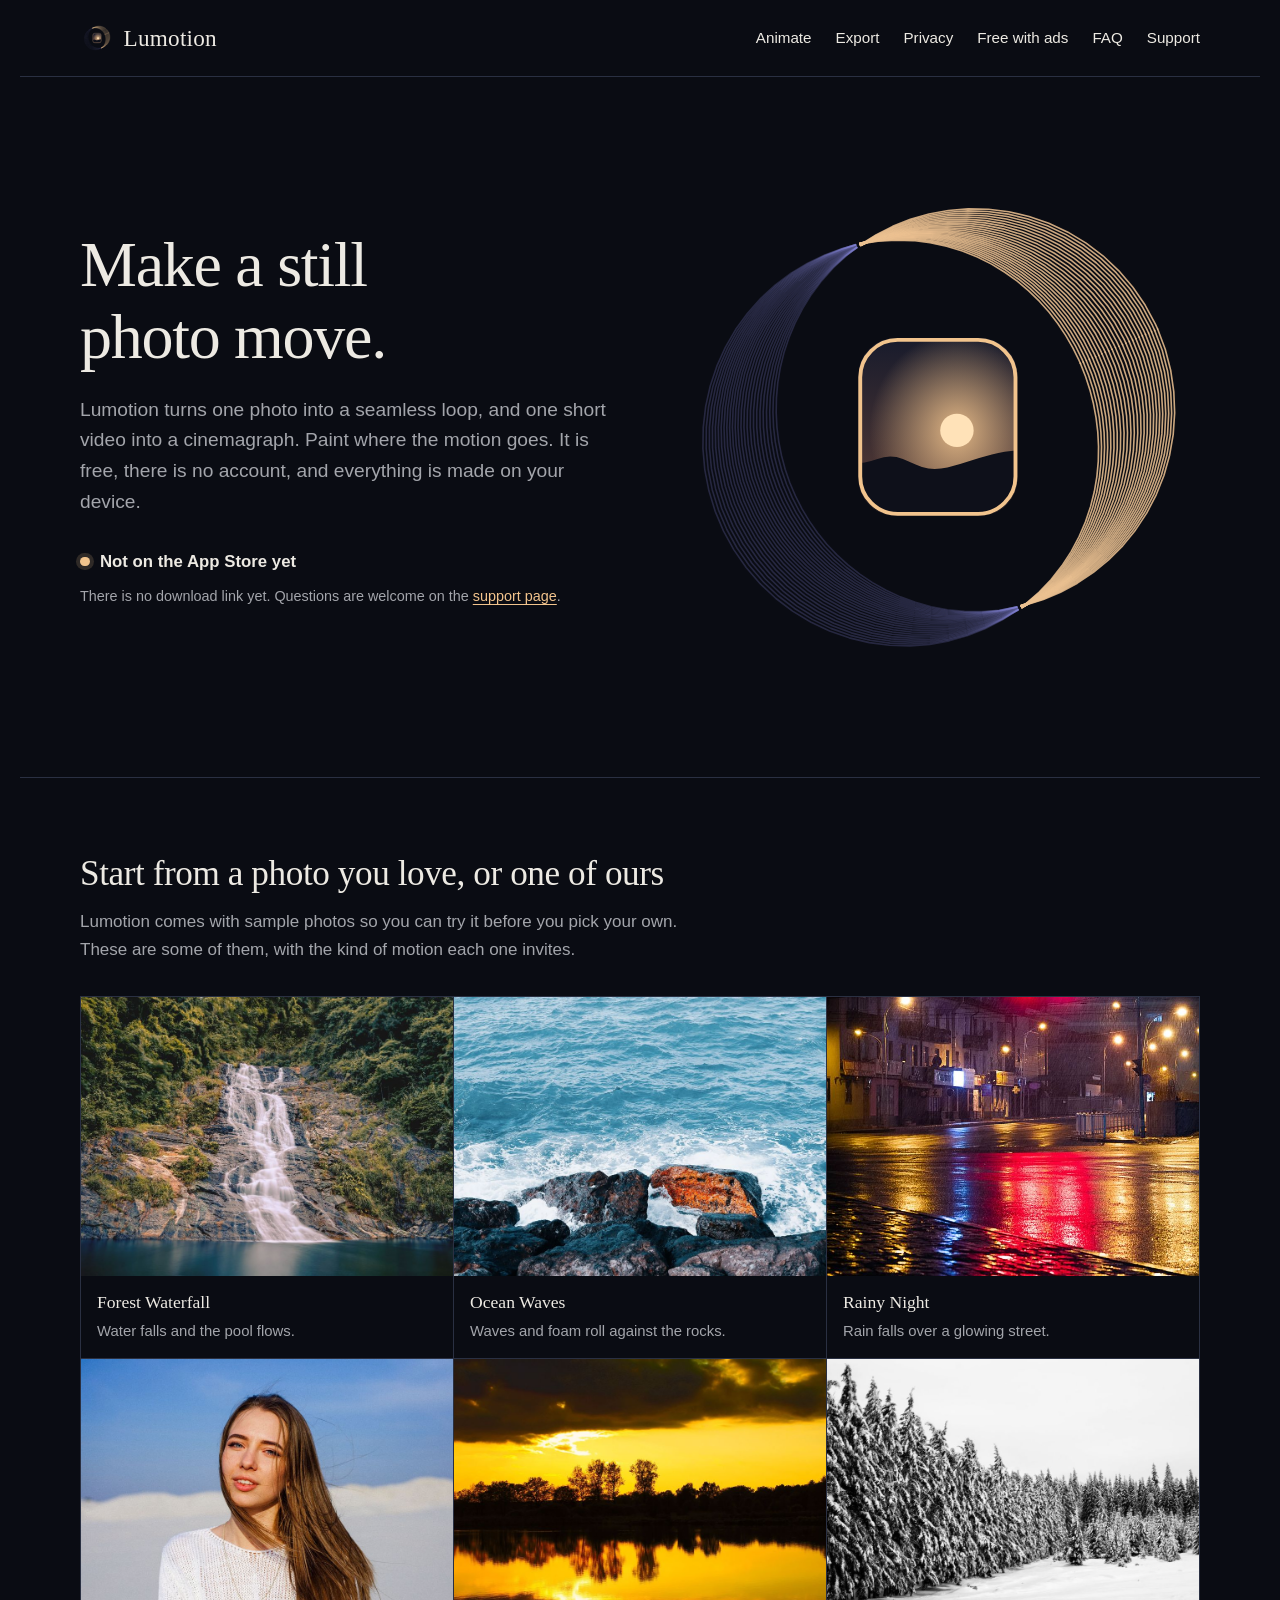
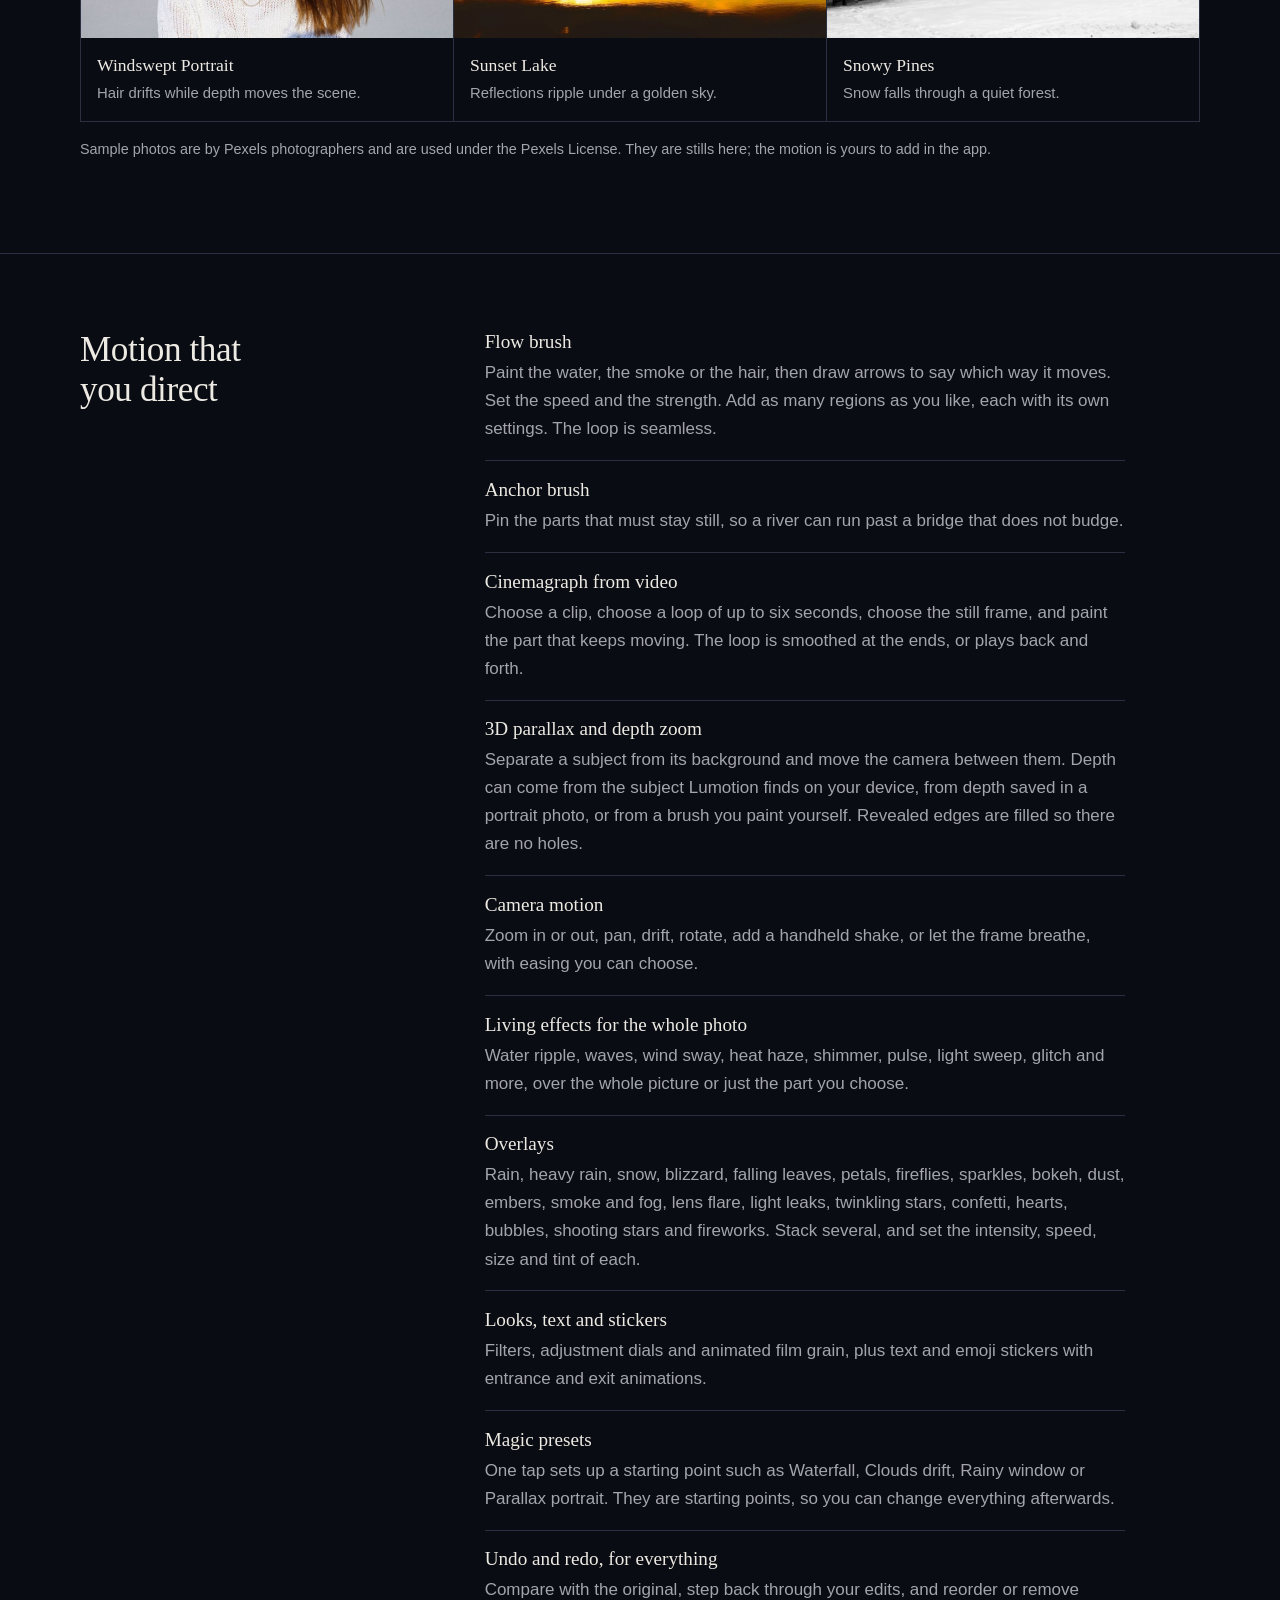
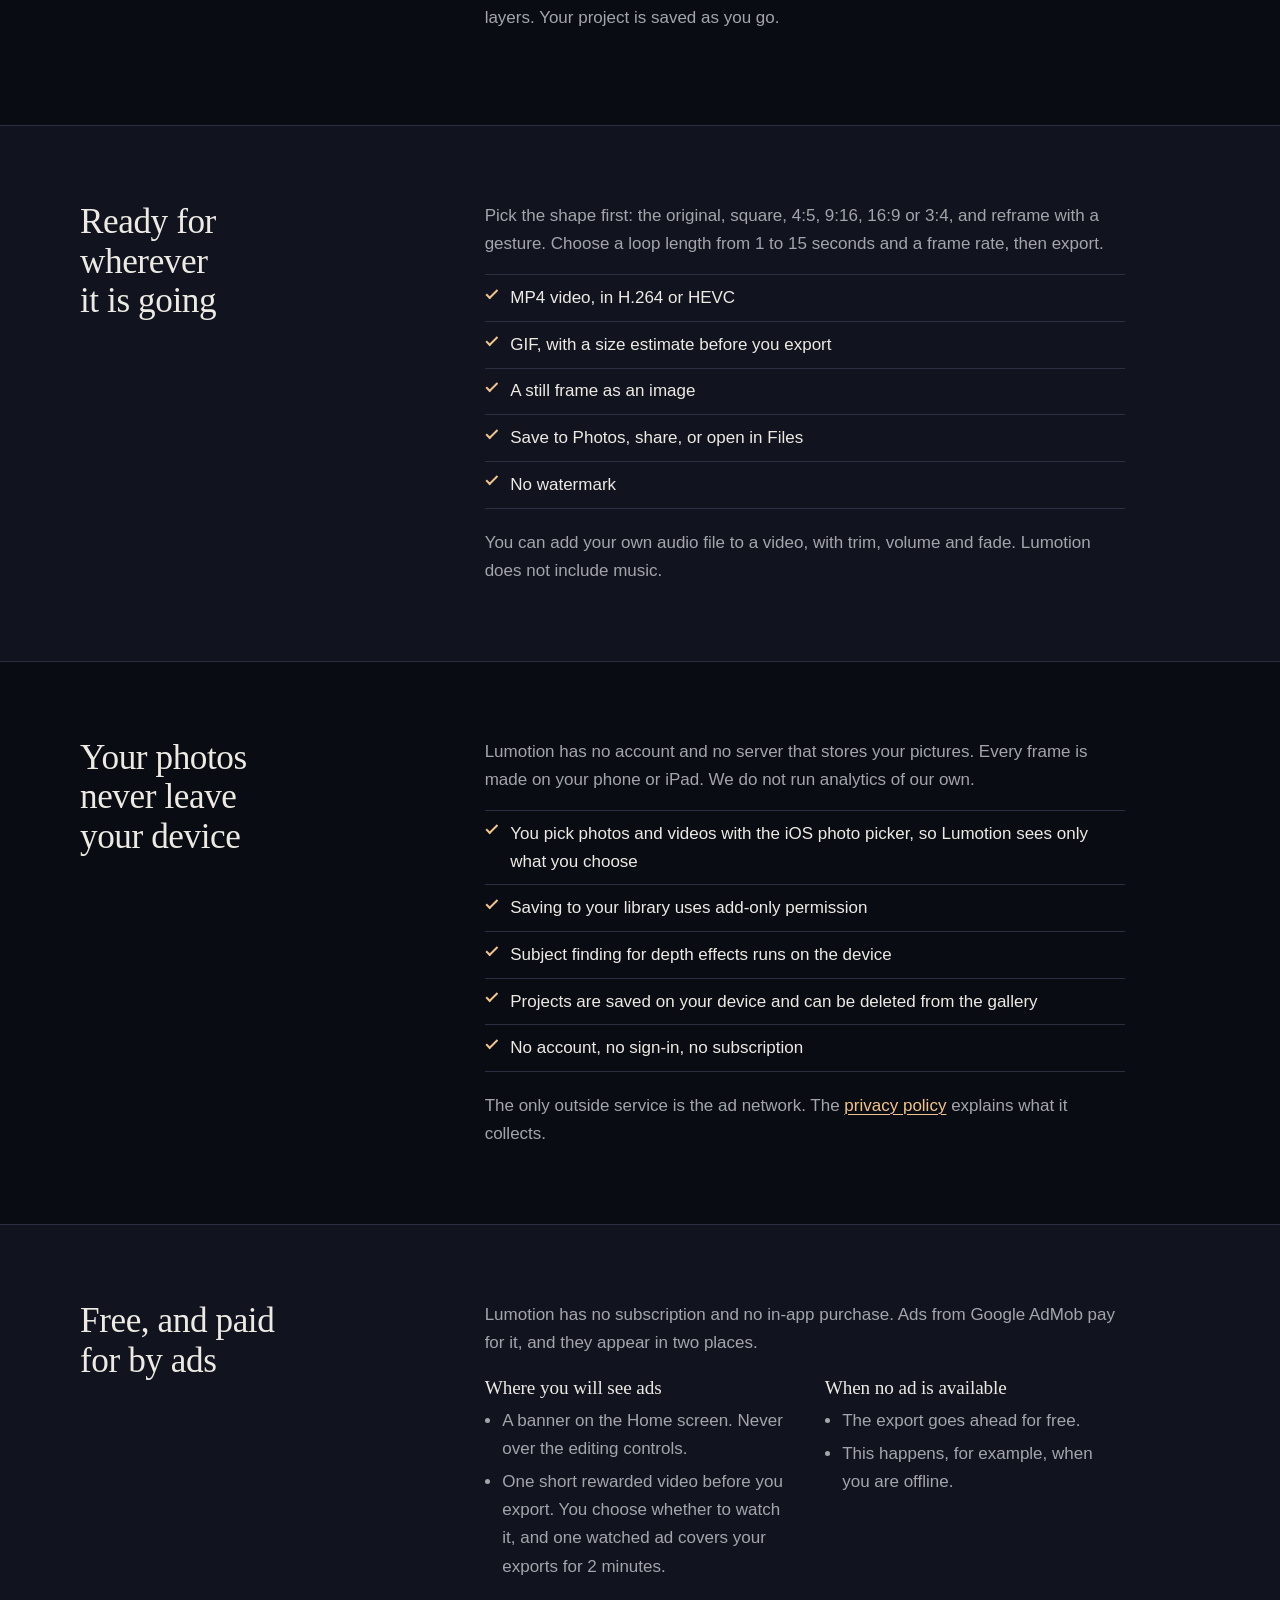
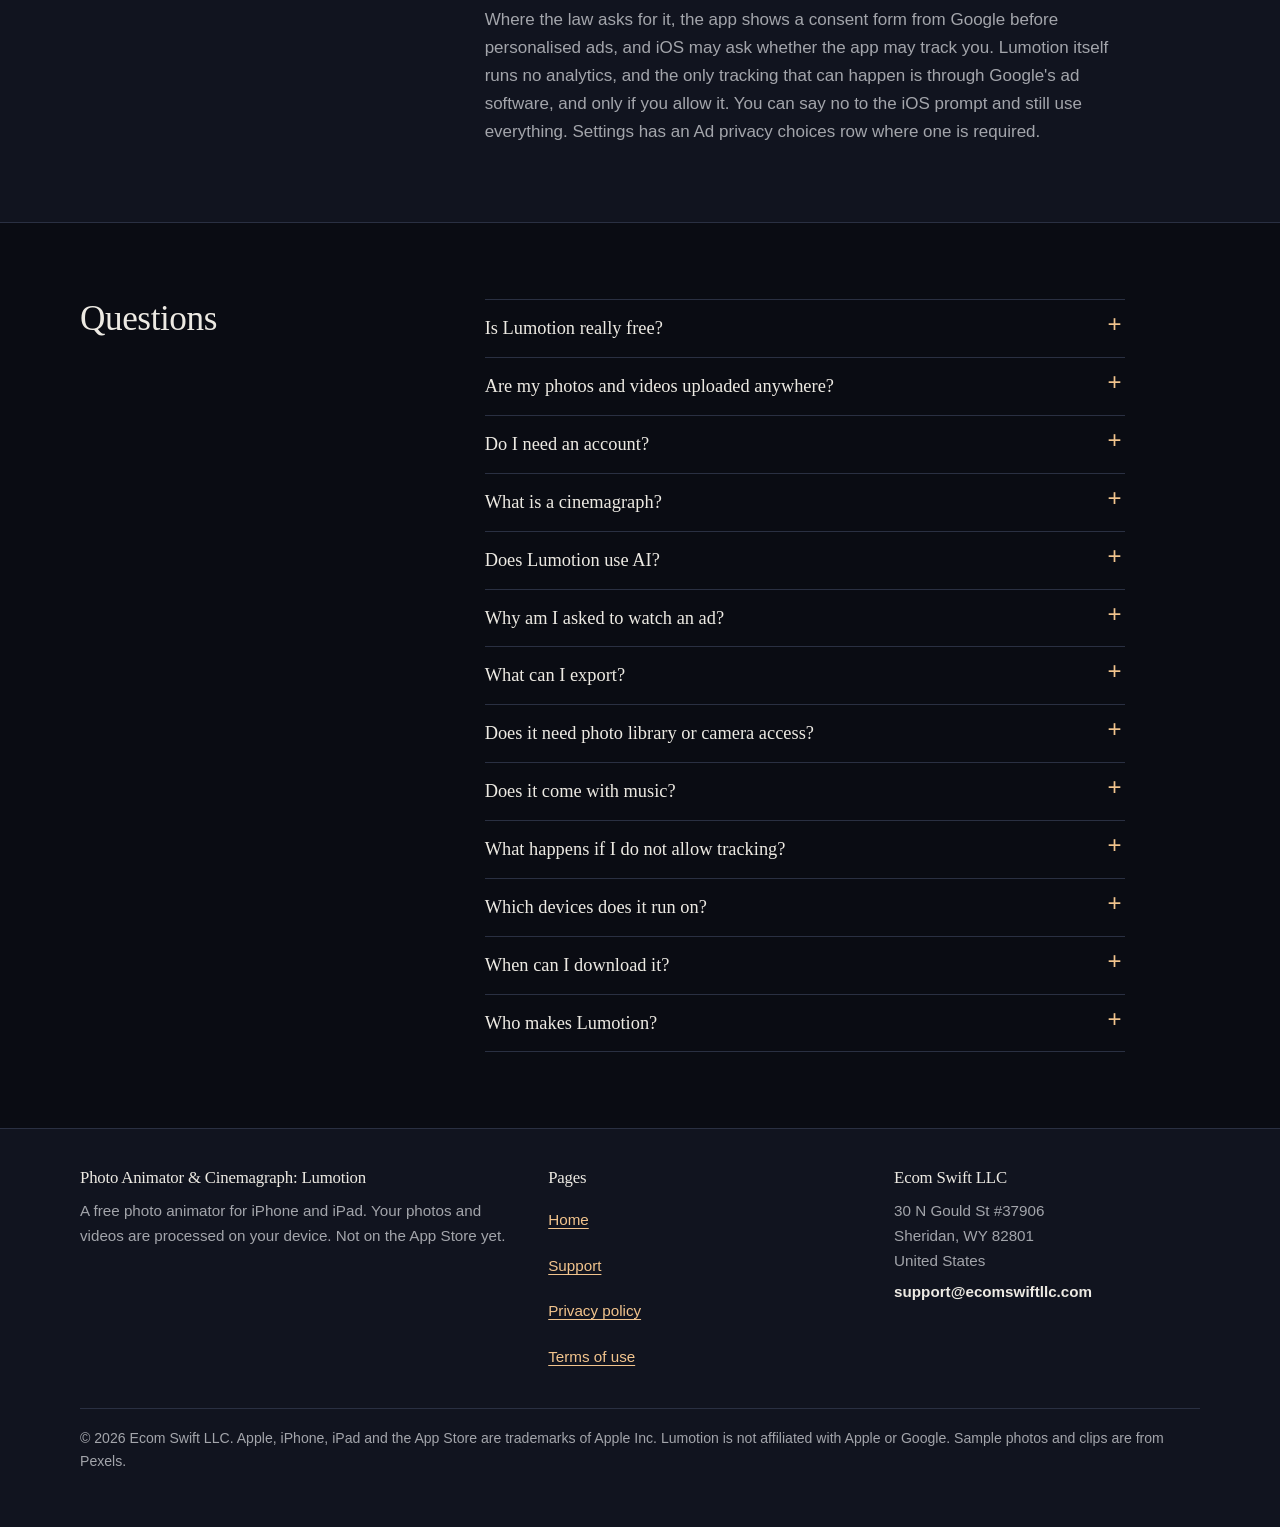
==== website/lumotion/index.html @ 02101552 "Store screenshot tooling (iPhone 6.9 and iPad 13), site build, Lumotion landing page, privacy, terms" ====
<!doctype html>
<html lang="en">
<head>
<meta charset="utf-8">
<meta name="viewport" content="width=device-width, initial-scale=1, viewport-fit=cover">
<title>Photo Animator &amp; Cinemagraph: Lumotion | Make a still photo move</title>
<meta name="description" content="Free photo animator for iPhone and iPad. Paint motion onto a photo, make a cinemagraph from video, add 3D parallax, overlays and looks, then export an MP4 or GIF. Made on your device, with no account.">
<link rel="canonical" href="https://ecomswiftllc.github.io/lumotion/">
<meta name="theme-color" content="#0A0C13">
<meta name="color-scheme" content="dark">
<link rel="icon" href="assets/favicon.svg" type="image/svg+xml">
<link rel="icon" href="assets/favicon-32.png" type="image/png" sizes="32x32">
<link rel="apple-touch-icon" href="assets/apple-touch-icon.png">
<meta property="og:type" content="website">
<meta property="og:site_name" content="Photo Animator &amp; Cinemagraph: Lumotion">
<meta property="og:title" content="Photo Animator &amp; Cinemagraph: Lumotion | Make a still photo move">
<meta property="og:description" content="Free photo animator for iPhone and iPad. Paint motion onto a photo, make a cinemagraph from video, add 3D parallax, overlays and looks, then export an MP4 or GIF. Made on your device, with no account.">
<meta property="og:url" content="https://ecomswiftllc.github.io/lumotion/">
<meta property="og:image" content="https://ecomswiftllc.github.io/lumotion/assets/og-image.png">
<meta property="og:image:width" content="1200">
<meta property="og:image:height" content="630">
<meta property="og:image:alt" content="The Lumotion app icon, a photo frame inside a ribbon of light, next to the name Photo Animator &amp; Cinemagraph: Lumotion">
<meta name="twitter:card" content="summary_large_image">
<meta name="twitter:title" content="Photo Animator &amp; Cinemagraph: Lumotion | Make a still photo move">
<meta name="twitter:description" content="Free photo animator for iPhone and iPad. Paint motion onto a photo, make a cinemagraph from video, add 3D parallax, overlays and looks, then export an MP4 or GIF. Made on your device, with no account.">
<meta name="twitter:image" content="https://ecomswiftllc.github.io/lumotion/assets/og-image.png">
<link rel="stylesheet" href="assets/site.css">
<script type="application/ld+json">
{
  "@context": "https://schema.org",
  "@type": "SoftwareApplication",
  "name": "Photo Animator & Cinemagraph: Lumotion",
  "alternateName": "Lumotion",
  "url": "https://ecomswiftllc.github.io/lumotion/",
  "applicationCategory": "MultimediaApplication",
  "operatingSystem": "iOS 17.0 or later",
  "description": "A free photo animator and cinemagraph maker for iPhone and iPad. Paint motion onto a photo, make a cinemagraph from a video, add 3D parallax, overlays and looks, and export an MP4, a GIF or a still. Everything is processed on the device. Supported by ads.",
  "image": "https://ecomswiftllc.github.io/lumotion/assets/icon-512.png",
  "offers": {
    "@type": "Offer",
    "price": "0",
    "priceCurrency": "USD"
  },
  "publisher": {
    "@type": "Organization",
    "name": "Ecom Swift LLC",
    "url": "https://www.ecomswiftllc.com/",
    "address": {
      "@type": "PostalAddress",
      "streetAddress": "30 N Gould St #37906",
      "addressLocality": "Sheridan",
      "addressRegion": "WY",
      "postalCode": "82801",
      "addressCountry": "US"
    }
  },
  "featureList": [
    "Flow brush: paint an area and draw the direction it moves",
    "Cinemagraph from a video clip",
    "3D parallax and depth zoom",
    "Camera motion: zoom, pan, drift, rotate and handheld",
    "20 overlays such as rain, snow, fireflies and sparkles",
    "Magic presets as one-tap starting points",
    "Looks, text and stickers",
    "Export MP4 video, GIF or a still image",
    "Processed on the device, no account"
  ]
}
</script>
<script type="application/ld+json">
{
  "@context": "https://schema.org",
  "@type": "FAQPage",
  "mainEntity": [
    {
      "@type": "Question",
      "name": "Is Lumotion really free?",
      "acceptedAnswer": {
        "@type": "Answer",
        "text": "Yes. There is no subscription, no in-app purchase, no paid version and no watermark. Ads from Google AdMob pay for the app: a banner on the Home screen, and one rewarded video that you choose to watch before you export."
      }
    },
    {
      "@type": "Question",
      "name": "Are my photos and videos uploaded anywhere?",
      "acceptedAnswer": {
        "@type": "Answer",
        "text": "No. Animating, previewing and exporting all happen on your device. We never receive your photos, videos or audio, and nothing is sent to an AI service."
      }
    },
    {
      "@type": "Question",
      "name": "Do I need an account?",
      "acceptedAnswer": {
        "@type": "Answer",
        "text": "No. There is no sign-in and no sign-up."
      }
    },
    {
      "@type": "Question",
      "name": "What is a cinemagraph?",
      "acceptedAnswer": {
        "@type": "Answer",
        "text": "A cinemagraph is a short looping clip in which only part of the picture moves, such as steam rising from a cup in an otherwise still frame. In Lumotion you pick a clip, choose the loop, choose the still frame, and paint the part that keeps moving. The ends of the loop are blended so it repeats without a jump."
      }
    },
    {
      "@type": "Question",
      "name": "Does Lumotion use AI?",
      "acceptedAnswer": {
        "@type": "Answer",
        "text": "It does not generate pictures and it does not send your photos anywhere. Motion comes from the areas, arrows and settings that you choose. For depth effects, the app can find the main subject using Apple's Vision technology on your device."
      }
    },
    {
      "@type": "Question",
      "name": "Why am I asked to watch an ad?",
      "acceptedAnswer": {
        "@type": "Answer",
        "text": "Before you export, the app offers one short video that you choose to watch. One watched ad covers your exports for 2 minutes, so you can save several versions in a row. If you choose Not now, nothing is exported and you can try again any time. If no ad is available, for example when you are offline, the export goes ahead anyway. Editing never needs an ad."
      }
    },
    {
      "@type": "Question",
      "name": "What can I export?",
      "acceptedAnswer": {
        "@type": "Answer",
        "text": "An MP4 video (H.264 or HEVC), a GIF, or a still image. You can save to Photos, share, or open in Files. There is no watermark."
      }
    },
    {
      "@type": "Question",
      "name": "Does it need photo library or camera access?",
      "acceptedAnswer": {
        "@type": "Answer",
        "text": "Not to edit. You pick photos and videos with the iOS photo picker, and Lumotion sees only the ones you choose. To save a result, the app asks for add-only permission, which lets it add items and does not let it read your library. The camera is used only if you choose to take a photo to animate."
      }
    },
    {
      "@type": "Question",
      "name": "Does it come with music?",
      "acceptedAnswer": {
        "@type": "Answer",
        "text": "No. There is no bundled music. You can add an audio file of your own from the Files app, trim it, set the volume and fade it. You are responsible for having the right to use it."
      }
    },
    {
      "@type": "Question",
      "name": "What happens if I do not allow tracking?",
      "acceptedAnswer": {
        "@type": "Answer",
        "text": "The app works the same. The ads you see will be less personalised. You can change the choice any time in iOS Settings under Privacy and Security, then Tracking. Lumotion itself runs no analytics. If you allow tracking, only Google's ad software may use your advertising identifier for ads."
      }
    },
    {
      "@type": "Question",
      "name": "Which devices does it run on?",
      "acceptedAnswer": {
        "@type": "Answer",
        "text": "iPhone and iPad with iOS 17 or iPadOS 17 or later, in portrait and landscape."
      }
    },
    {
      "@type": "Question",
      "name": "When can I download it?",
      "acceptedAnswer": {
        "@type": "Answer",
        "text": "Lumotion is not on the App Store yet, so there is no download link. This page will link to the App Store listing once the app is available."
      }
    },
    {
      "@type": "Question",
      "name": "Who makes Lumotion?",
      "acceptedAnswer": {
        "@type": "Answer",
        "text": "Ecom Swift LLC, a company registered in Wyoming, United States. You can reach us on the support page."
      }
    }
  ]
}
</script>
</head>
<body>
<a class="skip" href="#main">Skip to content</a>
<header class="site-header">
  <div class="wrap">
    <a class="brand" href="./"><img src="assets/lumotion-mark.svg" alt="" width="34" height="34">Lumotion</a>
    <nav class="nav" aria-label="Main">
      <a href="./#animate">Animate</a>
      <a href="./#export">Export</a>
      <a href="./#private">Privacy</a>
      <a href="./#free">Free with ads</a>
      <a href="./#faq">FAQ</a>
      <a href="support/">Support</a>
    </nav>
  </div>
</header>

<main id="main">
  <section class="hero" aria-labelledby="h1">
    <div class="wrap">
      <div>
        <h1 id="h1">Make a still photo move.</h1>
        <p class="lede">Lumotion turns one photo into a seamless loop, and one short video into a cinemagraph. Paint where the motion goes. It is free, there is no account, and everything is made on your device.</p>
        <p class="status">Not on the App Store yet</p>
        <p class="small hero-note">There is no download link yet. Questions are welcome on the <a href="support/">support page</a>.</p>
      </div>
      <div class="lens">
        <svg viewBox="8 8 84 84" aria-hidden="true" focusable="false"><defs><clipPath id="lmFrame"><rect x="37.25" y="35.75" width="25.50" height="28.50" rx="6.00"/></clipPath><linearGradient id="lmSky" x1="0" y1="0" x2="0" y2="1"><stop offset="0" stop-color="#181B2C"/><stop offset="1" stop-color="#5C3E36"/></linearGradient><radialGradient id="lmSun" cx="0.620" cy="0.520" r=".55"><stop offset="0" stop-color="#F2C48D" stop-opacity=".9"/><stop offset="1" stop-color="#F2C48D" stop-opacity="0"/></radialGradient></defs><g class="ribbon" fill="none" stroke-width="0.26" stroke-linecap="round" stroke-linejoin="round"><path d="M62.86 79.32 L60.36 80.94 L57.67 82.33 L54.82 83.46 L51.82 84.32 L48.70 84.88 L45.51 85.12 L42.26 85.03 L39.01 84.61 L35.79 83.84 L32.64 82.74 L29.60 81.30 L26.70 79.55 L23.99 77.49 L21.50 75.15 L19.25 72.55 L17.29 69.73 L15.63 66.72 L14.29 63.55 L13.28 60.26 L12.62 56.89 L12.32 53.49 L12.37 50.08 L12.76 46.72 L13.49 43.44 L14.55 40.27 L15.91 37.24 L17.56 34.40 L19.47 31.77 L21.60 29.37 L23.94 27.22 L26.45 25.34 L29.10 23.74 L31.85 22.43 L34.67 21.40 L36.81 20.82" stroke="#898ade" stroke-opacity="0.22"/><path d="M62.87 79.35 L60.35 80.91 L57.65 82.24 L54.80 83.32 L51.81 84.12 L48.71 84.63 L45.55 84.82 L42.34 84.69 L39.13 84.23 L35.96 83.44 L32.86 82.32 L29.87 80.88 L27.03 79.13 L24.37 77.09 L21.92 74.77 L19.72 72.21 L17.79 69.43 L16.15 66.46 L14.82 63.35 L13.82 60.11 L13.16 56.80 L12.84 53.44 L12.86 50.08 L13.23 46.76 L13.92 43.51 L14.94 40.37 L16.25 37.37 L17.85 34.54 L19.71 31.91 L21.80 29.51 L24.09 27.35 L26.55 25.45 L29.16 23.82 L31.88 22.47 L34.68 21.41 L36.80 20.80" stroke="#898ade" stroke-opacity="0.22"/><path d="M62.88 79.36 L60.34 80.87 L57.63 82.15 L54.78 83.17 L51.80 83.92 L48.72 84.37 L45.58 84.52 L42.42 84.35 L39.25 83.86 L36.13 83.04 L33.08 81.91 L30.14 80.46 L27.35 78.72 L24.74 76.69 L22.34 74.40 L20.18 71.87 L18.28 69.13 L16.66 66.21 L15.35 63.14 L14.36 59.96 L13.69 56.70 L13.36 53.39 L13.36 50.08 L13.69 46.80 L14.35 43.59 L15.32 40.48 L16.59 37.50 L18.14 34.68 L19.94 32.06 L21.98 29.65 L24.23 27.47 L26.66 25.55 L29.23 23.90 L31.91 22.52 L34.68 21.42 L36.80 20.79" stroke="#898ade" stroke-opacity="0.22"/><path d="M62.88 79.37 L60.33 80.83 L57.61 82.05 L54.75 83.02 L51.79 83.71 L48.73 84.11 L45.62 84.21 L42.49 84.00 L39.37 83.47 L36.30 82.63 L33.30 81.49 L30.42 80.04 L27.68 78.30 L25.12 76.29 L22.76 74.03 L20.64 71.54 L18.77 68.84 L17.17 65.96 L15.87 62.95 L14.88 59.81 L14.21 56.60 L13.86 53.35 L13.84 50.08 L14.14 46.84 L14.76 43.66 L15.69 40.58 L16.92 37.62 L18.42 34.82 L20.18 32.20 L22.17 29.78 L24.37 27.60 L26.76 25.66 L29.29 23.98 L31.95 22.57 L34.69 21.44 L36.79 20.77" stroke="#898ade" stroke-opacity="0.22"/><path d="M62.88 79.38 L60.31 80.78 L57.58 81.94 L54.73 82.85 L51.77 83.49 L48.74 83.83 L45.66 83.89 L42.57 83.64 L39.50 83.08 L36.47 82.22 L33.53 81.06 L30.70 79.62 L28.01 77.89 L25.49 75.90 L23.18 73.66 L21.09 71.20 L19.25 68.55 L17.68 65.72 L16.39 62.75 L15.40 59.67 L14.72 56.51 L14.36 53.30 L14.31 50.08 L14.59 46.88 L15.17 43.74 L16.06 40.68 L17.24 37.74 L18.70 34.95 L20.41 32.33 L22.36 29.92 L24.52 27.72 L26.86 25.77 L29.36 24.07 L31.98 22.63 L34.70 21.46 L36.79 20.77" stroke="#898ade" stroke-opacity="0.22"/><path d="M62.88 79.37 L60.29 80.72 L57.56 81.83 L54.71 82.68 L51.76 83.26 L48.75 83.55 L45.71 83.56 L42.65 83.27 L39.62 82.69 L36.65 81.81 L33.75 80.64 L30.97 79.19 L28.33 77.47 L25.87 75.50 L23.59 73.30 L21.54 70.87 L19.73 68.26 L18.17 65.48 L16.90 62.56 L15.91 59.53 L15.23 56.41 L14.85 53.25 L14.78 50.08 L15.03 46.92 L15.58 43.81 L16.43 40.78 L17.56 37.86 L18.98 35.08 L20.65 32.47 L22.55 30.06 L24.67 27.85 L26.97 25.88 L29.43 24.16 L32.02 22.69 L34.72 21.49 L36.79 20.77" stroke="#898ade" stroke-opacity="0.22"/><path d="M62.87 79.36 L60.27 80.65 L57.53 81.70 L54.68 82.50 L51.75 83.02 L48.76 83.27 L45.75 83.23 L42.73 82.91 L39.75 82.29 L36.82 81.40 L33.98 80.22 L31.25 78.77 L28.66 77.07 L26.23 75.11 L24.00 72.94 L21.98 70.55 L20.20 67.98 L18.66 65.24 L17.40 62.37 L16.41 59.39 L15.72 56.32 L15.33 53.21 L15.24 50.08 L15.46 46.96 L15.98 43.88 L16.79 40.88 L17.89 37.98 L19.26 35.22 L20.88 32.62 L22.74 30.20 L24.82 27.98 L27.08 26.00 L29.51 24.25 L32.07 22.76 L34.74 21.53 L36.79 20.78" stroke="#898ade" stroke-opacity="0.22"/><path d="M62.87 79.34 L60.24 80.58 L57.50 81.57 L54.65 82.31 L51.74 82.78 L48.77 82.98 L45.79 82.90 L42.82 82.54 L39.87 81.90 L36.99 80.98 L34.20 79.80 L31.52 78.35 L28.98 76.66 L26.60 74.73 L24.40 72.58 L22.42 70.23 L20.66 67.70 L19.14 65.01 L17.89 62.18 L16.91 59.25 L16.21 56.23 L15.81 53.17 L15.70 50.08 L15.89 47.00 L16.37 43.95 L17.15 40.98 L18.21 38.10 L19.54 35.35 L21.12 32.76 L22.94 30.34 L24.97 28.12 L27.20 26.12 L29.59 24.36 L32.12 22.84 L34.76 21.58 L36.80 20.80" stroke="#898ade" stroke-opacity="0.22"/><path d="M62.85 79.31 L60.21 80.49 L57.46 81.43 L54.62 82.11 L51.72 82.53 L48.79 82.68 L45.83 82.56 L42.90 82.17 L40.00 81.50 L37.16 80.57 L34.42 79.38 L31.79 77.94 L29.29 76.26 L26.95 74.35 L24.80 72.23 L22.85 69.92 L21.11 67.42 L19.61 64.78 L18.37 62.00 L17.39 59.11 L16.69 56.14 L16.27 53.12 L16.15 50.08 L16.31 47.03 L16.77 44.02 L17.51 41.08 L18.53 38.23 L19.82 35.49 L21.36 32.90 L23.14 30.49 L25.13 28.26 L27.32 26.25 L29.68 24.47 L32.18 22.92 L34.79 21.63 L36.82 20.83" stroke="#898ade" stroke-opacity="0.22"/><path d="M62.84 79.27 L60.18 80.40 L57.43 81.28 L54.59 81.91 L51.71 82.28 L48.80 82.39 L45.88 82.23 L42.98 81.80 L40.12 81.11 L37.33 80.17 L34.64 78.97 L32.05 77.54 L29.60 75.87 L27.31 73.98 L25.19 71.89 L23.26 69.61 L21.56 67.16 L20.08 64.55 L18.85 61.82 L17.87 58.98 L17.17 56.06 L16.74 53.08 L16.60 50.08 L16.74 47.07 L17.17 44.10 L17.88 41.18 L18.86 38.35 L20.11 35.63 L21.61 33.05 L23.35 30.64 L25.30 28.41 L27.45 26.39 L29.77 24.58 L32.24 23.02 L34.83 21.69 L36.83 20.87" stroke="#898ade" stroke-opacity="0.22"/><path d="M62.82 79.23 L60.15 80.30 L57.39 81.13 L54.57 81.71 L51.70 82.03 L48.81 82.09 L45.92 81.89 L43.06 81.44 L40.24 80.73 L37.50 79.77 L34.85 78.57 L32.31 77.14 L29.90 75.49 L27.65 73.62 L25.57 71.56 L23.68 69.31 L21.99 66.89 L20.53 64.33 L19.31 61.64 L18.34 58.85 L17.64 55.97 L17.20 53.04 L17.04 50.07 L17.16 47.11 L17.57 44.17 L18.25 41.28 L19.20 38.47 L20.41 35.77 L21.87 33.21 L23.57 30.80 L25.48 28.56 L27.59 26.53 L29.87 24.71 L32.30 23.12 L34.86 21.76 L36.85 20.91" stroke="#898ade" stroke-opacity="0.22"/><path d="M62.79 79.18 L60.11 80.20 L57.35 80.97 L54.54 81.50 L51.68 81.77 L48.82 81.79 L45.96 81.56 L43.14 81.08 L40.37 80.35 L37.67 79.38 L35.06 78.18 L32.56 76.75 L30.20 75.11 L27.98 73.26 L25.94 71.23 L24.08 69.01 L22.42 66.63 L20.98 64.11 L19.77 61.47 L18.81 58.72 L18.10 55.88 L17.66 52.99 L17.49 50.07 L17.59 47.15 L17.97 44.24 L18.62 41.38 L19.54 38.60 L20.71 35.92 L22.14 33.37 L23.79 30.96 L25.67 28.73 L27.73 26.68 L29.98 24.84 L32.38 23.23 L34.91 21.84 L36.88 20.96" stroke="#898ade" stroke-opacity="0.22"/><path d="M62.77 79.12 L60.08 80.09 L57.32 80.82 L54.51 81.29 L51.67 81.52 L48.83 81.50 L46.00 81.23 L43.22 80.73 L40.48 79.98 L37.83 79.00 L35.26 77.79 L32.81 76.37 L30.49 74.74 L28.31 72.92 L26.30 70.91 L24.47 68.72 L22.84 66.38 L21.42 63.90 L20.23 61.29 L19.28 58.59 L18.57 55.80 L18.12 52.95 L17.94 50.07 L18.03 47.18 L18.38 44.31 L19.00 41.49 L19.89 38.73 L21.03 36.07 L22.41 33.53 L24.03 31.13 L25.86 28.89 L27.89 26.84 L30.09 24.99 L32.45 23.34 L34.95 21.93 L36.90 21.02" stroke="#898ade" stroke-opacity="0.22"/><path d="M62.74 79.06 L60.04 79.99 L57.28 80.67 L54.48 81.10 L51.66 81.29 L48.84 81.24 L46.04 80.94 L43.29 80.41 L40.59 79.64 L37.97 78.65 L35.45 77.44 L33.04 76.02 L30.76 74.40 L28.63 72.59 L26.65 70.60 L24.86 68.44 L23.26 66.13 L21.86 63.68 L20.69 61.12 L19.75 58.45 L19.05 55.71 L18.61 52.91 L18.42 50.07 L18.49 47.23 L18.82 44.39 L19.42 41.60 L20.27 38.88 L21.37 36.24 L22.72 33.71 L24.29 31.32 L26.07 29.08 L28.05 27.02 L30.21 25.14 L32.54 23.47 L35.00 22.02 L36.93 21.08" stroke="#898ade" stroke-opacity="0.22"/><path d="M62.72 79.01 L60.01 79.89 L57.25 80.53 L54.45 80.93 L51.65 81.07 L48.85 80.98 L46.08 80.65 L43.35 80.10 L40.70 79.31 L38.12 78.31 L35.64 77.09 L33.27 75.67 L31.03 74.06 L28.94 72.26 L27.00 70.29 L25.24 68.16 L23.68 65.88 L22.31 63.47 L21.16 60.94 L20.23 58.32 L19.54 55.62 L19.10 52.86 L18.90 50.07 L18.96 47.27 L19.28 44.48 L19.84 41.72 L20.66 39.02 L21.73 36.41 L23.02 33.89 L24.55 31.51 L26.29 29.27 L28.22 27.19 L30.34 25.29 L32.62 23.59 L35.05 22.10 L36.95 21.13" stroke="#898ade" stroke-opacity="0.22"/><path d="M62.70 78.97 L59.98 79.81 L57.22 80.40 L54.43 80.76 L51.64 80.87 L48.86 80.74 L46.11 80.38 L43.42 79.80 L40.80 78.99 L38.26 77.97 L35.82 76.75 L33.49 75.33 L31.30 73.72 L29.25 71.93 L27.35 69.98 L25.63 67.87 L24.10 65.62 L22.76 63.25 L21.63 60.76 L20.72 58.18 L20.04 55.53 L19.60 52.81 L19.40 50.07 L19.45 47.31 L19.74 44.56 L20.28 41.84 L21.06 39.17 L22.08 36.58 L23.34 34.08 L24.81 31.70 L26.50 29.46 L28.39 27.37 L30.46 25.45 L32.70 23.71 L35.09 22.18 L36.97 21.17" stroke="#898ade" stroke-opacity="0.22"/><path d="M62.69 78.93 L59.96 79.73 L57.19 80.29 L54.41 80.60 L51.62 80.67 L48.87 80.51 L46.15 80.12 L43.49 79.50 L40.90 78.68 L38.40 77.64 L36.00 76.41 L33.72 74.98 L31.56 73.38 L29.56 71.60 L27.71 69.67 L26.03 67.58 L24.53 65.37 L23.22 63.02 L22.12 60.58 L21.22 58.04 L20.56 55.43 L20.12 52.77 L19.91 50.07 L19.94 47.35 L20.21 44.64 L20.72 41.96 L21.47 39.32 L22.45 36.75 L23.65 34.27 L25.08 31.89 L26.72 29.64 L28.55 27.54 L30.58 25.60 L32.77 23.83 L35.13 22.26 L36.99 21.21" stroke="#898ade" stroke-opacity="0.22"/><path d="M62.67 78.90 L59.93 79.66 L57.16 80.18 L54.38 80.45 L51.61 80.48 L48.87 80.28 L46.18 79.86 L43.55 79.22 L40.99 78.37 L38.53 77.31 L36.18 76.07 L33.94 74.64 L31.83 73.04 L29.87 71.27 L28.06 69.35 L26.42 67.29 L24.96 65.10 L23.68 62.80 L22.61 60.39 L21.74 57.90 L21.08 55.34 L20.64 52.72 L20.43 50.07 L20.44 47.40 L20.69 44.73 L21.17 42.08 L21.87 39.48 L22.81 36.93 L23.97 34.46 L25.35 32.09 L26.93 29.83 L28.72 27.71 L30.69 25.74 L32.85 23.94 L35.16 22.32 L37.00 21.24" stroke="#898ade" stroke-opacity="0.22"/><path d="M62.66 78.88 L59.91 79.60 L57.14 80.08 L54.36 80.31 L51.61 80.30 L48.88 80.07 L46.21 79.61 L43.61 78.94 L41.09 78.06 L38.67 76.99 L36.36 75.73 L34.16 74.30 L32.10 72.69 L30.19 70.94 L28.42 69.03 L26.83 67.00 L25.40 64.84 L24.16 62.57 L23.11 60.20 L22.25 57.75 L21.61 55.24 L21.17 52.67 L20.95 50.07 L20.95 47.44 L21.17 44.82 L21.62 42.21 L22.29 39.63 L23.18 37.10 L24.29 34.65 L25.61 32.28 L27.14 30.02 L28.88 27.88 L30.80 25.88 L32.91 24.04 L35.19 22.38 L37.01 21.26" stroke="#898ade" stroke-opacity="0.22"/><path d="M62.66 78.87 L59.90 79.55 L57.12 79.99 L54.35 80.18 L51.60 80.13 L48.89 79.86 L46.24 79.36 L43.67 78.66 L41.19 77.76 L38.81 76.66 L36.54 75.39 L34.39 73.95 L32.38 72.35 L30.51 70.60 L28.79 68.71 L27.24 66.70 L25.85 64.57 L24.64 62.33 L23.62 60.01 L22.78 57.61 L22.15 55.14 L21.71 52.62 L21.48 50.06 L21.47 47.49 L21.66 44.90 L22.07 42.33 L22.70 39.78 L23.54 37.28 L24.60 34.83 L25.87 32.47 L27.35 30.20 L29.03 28.04 L30.91 26.01 L32.98 24.14 L35.22 22.43 L37.01 21.27" stroke="#898ade" stroke-opacity="0.22"/><path d="M62.66 78.87 L59.88 79.51 L57.10 79.90 L54.33 80.05 L51.59 79.97 L48.90 79.65 L46.27 79.12 L43.73 78.39 L41.28 77.45 L38.94 76.34 L36.72 75.05 L34.62 73.60 L32.65 72.00 L30.83 70.25 L29.16 68.38 L27.65 66.39 L26.31 64.29 L25.13 62.09 L24.14 59.81 L23.32 57.46 L22.69 55.04 L22.26 52.57 L22.02 50.06 L21.98 47.53 L22.15 44.99 L22.53 42.46 L23.11 39.94 L23.90 37.45 L24.91 35.02 L26.12 32.65 L27.55 30.37 L29.18 28.19 L31.01 26.14 L33.03 24.22 L35.24 22.47 L37.02 21.28" stroke="#898ade" stroke-opacity="0.22"/><path d="M62.66 78.87 L59.87 79.48 L57.08 79.83 L54.31 79.93 L51.58 79.81 L48.91 79.45 L46.31 78.88 L43.79 78.11 L41.38 77.15 L39.08 76.01 L36.90 74.70 L34.85 73.24 L32.94 71.64 L31.17 69.90 L29.54 68.05 L28.08 66.08 L26.77 64.01 L25.63 61.85 L24.66 59.61 L23.86 57.30 L23.25 54.94 L22.81 52.52 L22.56 50.06 L22.51 47.58 L22.64 45.08 L22.98 42.58 L23.52 40.09 L24.26 37.63 L25.22 35.20 L26.38 32.84 L27.74 30.54 L29.32 28.34 L31.10 26.26 L33.09 24.30 L35.26 22.51 L37.01 21.27" stroke="#898ade" stroke-opacity="0.22"/><path d="M62.67 78.88 L59.86 79.45 L57.06 79.76 L54.29 79.82 L51.57 79.65 L48.91 79.25 L46.34 78.64 L43.85 77.83 L41.48 76.84 L39.22 75.68 L37.09 74.35 L35.08 72.88 L33.22 71.28 L31.50 69.55 L29.93 67.71 L28.51 65.76 L27.24 63.73 L26.14 61.61 L25.19 59.41 L24.41 57.15 L23.80 54.83 L23.37 52.47 L23.11 50.06 L23.03 47.62 L23.13 45.17 L23.43 42.70 L23.93 40.24 L24.62 37.80 L25.52 35.38 L26.62 33.01 L27.93 30.71 L29.46 28.49 L31.19 26.37 L33.13 24.38 L35.28 22.53 L37.01 21.26" stroke="#898ade" stroke-opacity="0.22"/><path d="M62.67 78.90 L59.85 79.43 L57.05 79.69 L54.28 79.71 L51.56 79.49 L48.92 79.05 L46.37 78.40 L43.92 77.55 L41.58 76.53 L39.36 75.34 L37.28 74.00 L35.32 72.52 L33.51 70.91 L31.84 69.19 L30.32 67.36 L28.95 65.44 L27.72 63.44 L26.65 61.36 L25.73 59.21 L24.97 57.00 L24.36 54.73 L23.92 52.41 L23.65 50.06 L23.55 47.67 L23.62 45.26 L23.88 42.83 L24.33 40.39 L24.97 37.96 L25.81 35.56 L26.86 33.19 L28.12 30.87 L29.59 28.63 L31.28 26.48 L33.18 24.44 L35.29 22.55 L37.00 21.24" stroke="#898ade" stroke-opacity="0.22"/><path d="M62.68 78.92 L59.85 79.41 L57.03 79.63 L54.26 79.60 L51.55 79.33 L48.93 78.85 L46.40 78.15 L43.98 77.27 L41.68 76.21 L39.51 74.99 L37.47 73.63 L35.57 72.14 L33.81 70.53 L32.19 68.82 L30.72 67.01 L29.39 65.12 L28.21 63.15 L27.17 61.11 L26.27 59.00 L25.52 56.84 L24.93 54.63 L24.48 52.36 L24.19 50.06 L24.07 47.72 L24.11 45.34 L24.32 42.95 L24.72 40.54 L25.31 38.13 L26.10 35.73 L27.09 33.36 L28.30 31.03 L29.72 28.76 L31.36 26.58 L33.22 24.51 L35.30 22.57 L36.99 21.22" stroke="#898ade" stroke-opacity="0.22"/><path d="M72.86 39.82 L73.69 41.92 L74.39 44.07 L74.95 46.26 L75.37 48.51 L75.65 50.81 L75.77 53.15 L75.73 55.53 L75.51 57.94 L75.10 60.37 L74.49 62.81 L73.68 65.24 L72.64 67.65 L71.38 70.01 L69.89 72.29 L68.17 74.48 L66.21 76.54 L64.03 78.44 L63.45 78.89" stroke="#ebc091" stroke-opacity="0.86"/><path d="M37.53 20.67 L40.40 20.22 L43.24 20.04 L46.04 20.12 L48.77 20.45 L51.40 21.01 L53.93 21.79 L56.34 22.76 L58.61 23.90 L60.74 25.20 L62.73 26.63 L64.57 28.18 L66.27 29.84 L67.82 31.59 L69.23 33.42 L70.50 35.32 L71.63 37.28 L72.63 39.31 L72.86 39.82" stroke="#ecc091" stroke-opacity="0.86"/><path d="M73.33 39.61 L74.19 41.75 L74.90 43.94 L75.47 46.19 L75.89 48.48 L76.15 50.82 L76.25 53.21 L76.18 55.63 L75.92 58.07 L75.48 60.53 L74.82 62.99 L73.96 65.43 L72.88 67.83 L71.57 70.18 L70.03 72.45 L68.26 74.60 L66.26 76.63 L64.05 78.49 L63.47 78.92" stroke="#ebc091" stroke-opacity="0.86"/><path d="M37.52 20.64 L40.37 20.14 L43.22 19.92 L46.02 19.96 L48.76 20.25 L51.42 20.77 L53.97 21.52 L56.41 22.45 L58.72 23.57 L60.89 24.85 L62.92 26.28 L64.81 27.83 L66.55 29.49 L68.15 31.25 L69.60 33.10 L70.90 35.03 L72.07 37.02 L73.10 39.09 L73.33 39.61" stroke="#ecc091" stroke-opacity="0.86"/><path d="M73.82 39.40 L74.69 41.58 L75.42 43.81 L75.99 46.11 L76.41 48.45 L76.66 50.84 L76.74 53.27 L76.64 55.73 L76.35 58.20 L75.86 60.69 L75.16 63.16 L74.25 65.61 L73.11 68.02 L71.75 70.35 L70.16 72.60 L68.35 74.73 L66.32 76.71 L64.07 78.53 L63.48 78.95" stroke="#ebc091" stroke-opacity="0.86"/><path d="M37.50 20.61 L40.35 20.07 L43.19 19.81 L46.00 19.81 L48.75 20.06 L51.43 20.54 L54.01 21.25 L56.48 22.16 L58.82 23.25 L61.04 24.52 L63.11 25.93 L65.05 27.48 L66.83 29.14 L68.47 30.91 L69.97 32.78 L71.31 34.73 L72.52 36.76 L73.57 38.86 L73.82 39.40" stroke="#ecc091" stroke-opacity="0.86"/><path d="M74.30 39.18 L75.20 41.40 L75.94 43.69 L76.52 46.03 L76.94 48.42 L77.18 50.86 L77.24 53.33 L77.11 55.83 L76.78 58.34 L76.25 60.85 L75.50 63.34 L74.54 65.80 L73.35 68.20 L71.94 70.53 L70.30 72.75 L68.44 74.85 L66.37 76.79 L64.09 78.56 L63.49 78.97" stroke="#ebc091" stroke-opacity="0.86"/><path d="M37.50 20.59 L40.33 20.01 L43.17 19.70 L45.98 19.66 L48.74 19.87 L51.44 20.32 L54.04 20.99 L56.54 21.87 L58.93 22.94 L61.18 24.18 L63.30 25.58 L65.28 27.12 L67.11 28.79 L68.80 30.58 L70.34 32.46 L71.73 34.44 L72.97 36.50 L74.06 38.63 L74.30 39.18" stroke="#ecc091" stroke-opacity="0.86"/><path d="M74.80 38.96 L75.72 41.22 L76.48 43.56 L77.06 45.95 L77.47 48.39 L77.70 50.87 L77.74 53.39 L77.58 55.93 L77.22 58.47 L76.64 61.01 L75.85 63.52 L74.83 65.99 L73.59 68.39 L72.12 70.70 L70.43 72.90 L68.53 74.97 L66.41 76.87 L64.11 78.59 L63.50 78.99" stroke="#ebc091" stroke-opacity="0.86"/><path d="M37.49 20.57 L40.31 19.96 L43.15 19.61 L45.96 19.52 L48.74 19.69 L51.45 20.10 L54.08 20.74 L56.61 21.59 L59.03 22.63 L61.33 23.85 L63.49 25.24 L65.51 26.77 L67.40 28.44 L69.13 30.24 L70.71 32.14 L72.15 34.14 L73.42 36.23 L74.54 38.40 L74.80 38.96" stroke="#ecc091" stroke-opacity="0.86"/><path d="M75.30 38.73 L76.25 41.04 L77.02 43.42 L77.61 45.87 L78.02 48.36 L78.23 50.89 L78.25 53.45 L78.06 56.03 L77.66 58.61 L77.03 61.17 L76.19 63.70 L75.12 66.17 L73.82 68.57 L72.30 70.87 L70.56 73.04 L68.61 75.08 L66.46 76.94 L64.12 78.61 L63.50 79.00" stroke="#ebc091" stroke-opacity="0.86"/><path d="M37.49 20.57 L40.30 19.91 L43.13 19.52 L45.94 19.40 L48.73 19.52 L51.46 19.89 L54.11 20.49 L56.68 21.31 L59.13 22.32 L61.47 23.52 L63.68 24.90 L65.75 26.42 L67.68 28.09 L69.46 29.89 L71.09 31.81 L72.57 33.83 L73.89 35.96 L75.04 38.17 L75.30 38.73" stroke="#ecc091" stroke-opacity="0.86"/><path d="M75.81 38.51 L76.78 40.86 L77.57 43.29 L78.17 45.78 L78.57 48.33 L78.77 50.91 L78.77 53.52 L78.54 56.13 L78.10 58.75 L77.43 61.33 L76.53 63.88 L75.41 66.36 L74.05 68.75 L72.48 71.03 L70.69 73.19 L68.69 75.18 L66.50 77.00 L64.12 78.63 L63.50 79.00" stroke="#ebc091" stroke-opacity="0.86"/><path d="M37.49 20.57 L40.29 19.87 L43.11 19.44 L45.93 19.27 L48.72 19.36 L51.47 19.69 L54.15 20.25 L56.74 21.03 L59.23 22.02 L61.61 23.20 L63.86 24.55 L65.99 26.07 L67.97 27.74 L69.80 29.54 L71.48 31.48 L73.00 33.53 L74.36 35.68 L75.54 37.93 L75.81 38.51" stroke="#ecc091" stroke-opacity="0.86"/><path d="M76.33 38.28 L77.33 40.68 L78.13 43.15 L78.73 45.70 L79.13 48.29 L79.32 50.92 L79.28 53.58 L79.03 56.24 L78.54 58.88 L77.82 61.50 L76.87 64.06 L75.69 66.54 L74.28 68.93 L72.65 71.19 L70.81 73.32 L68.76 75.28 L66.53 77.06 L64.13 78.63 L63.50 78.99" stroke="#ebc091" stroke-opacity="0.86"/><path d="M37.49 20.58 L40.28 19.84 L43.09 19.37 L45.91 19.16 L48.72 19.20 L51.48 19.49 L54.18 20.01 L56.80 20.76 L59.33 21.71 L61.75 22.87 L64.05 24.20 L66.22 25.71 L68.26 27.38 L70.14 29.19 L71.87 31.14 L73.44 33.21 L74.83 35.40 L76.06 37.69 L76.33 38.28" stroke="#ecc091" stroke-opacity="0.86"/><path d="M76.86 38.04 L77.88 40.49 L78.70 43.02 L79.30 45.61 L79.70 48.26 L79.87 50.94 L79.80 53.64 L79.51 56.34 L78.98 59.02 L78.21 61.66 L77.21 64.23 L75.97 66.72 L74.50 69.10 L72.82 71.35 L70.92 73.45 L68.83 75.37 L66.56 77.11 L64.12 78.63 L63.49 78.98" stroke="#ebc091" stroke-opacity="0.86"/><path d="M37.50 20.60 L40.27 19.82 L43.08 19.31 L45.90 19.06 L48.71 19.05 L51.49 19.30 L54.21 19.78 L56.87 20.49 L59.43 21.41 L61.90 22.53 L64.25 23.85 L66.47 25.35 L68.55 27.01 L70.49 28.83 L72.27 30.80 L73.88 32.90 L75.32 35.11 L76.58 37.44 L76.86 38.04" stroke="#ecc091" stroke-opacity="0.86"/><path d="M77.40 37.80 L78.44 40.30 L79.27 42.88 L79.88 45.53 L80.27 48.23 L80.42 50.96 L80.33 53.71 L79.99 56.45 L79.42 59.16 L78.60 61.82 L77.54 64.40 L76.24 66.89 L74.72 69.27 L72.97 71.50 L71.03 73.57 L68.89 75.46 L66.58 77.15 L64.12 78.62 L63.48 78.95" stroke="#ebc091" stroke-opacity="0.86"/><path d="M37.51 20.62 L40.27 19.81 L43.07 19.25 L45.89 18.95 L48.70 18.91 L51.50 19.10 L54.25 19.54 L56.93 20.21 L59.53 21.10 L62.04 22.20 L64.44 23.49 L66.71 24.98 L68.85 26.64 L70.84 28.47 L72.67 30.45 L74.33 32.57 L75.81 34.82 L77.11 37.19 L77.40 37.80" stroke="#ecc091" stroke-opacity="0.86"/><path d="M77.94 37.56 L79.01 40.10 L79.85 42.74 L80.46 45.44 L80.84 48.19 L80.97 50.98 L80.85 53.77 L80.47 56.55 L79.85 59.29 L78.98 61.97 L77.86 64.57 L76.51 67.06 L74.92 69.43 L73.13 71.64 L71.13 73.68 L68.95 75.53 L66.60 77.18 L64.11 78.60 L63.47 78.92" stroke="#ebc091" stroke-opacity="0.86"/><path d="M37.53 20.66 L40.26 19.80 L43.05 19.20 L45.87 18.86 L48.70 18.76 L51.51 18.91 L54.28 19.30 L57.00 19.93 L59.64 20.78 L62.19 21.85 L64.64 23.13 L66.97 24.60 L69.16 26.26 L71.20 28.09 L73.09 30.09 L74.79 32.24 L76.32 34.53 L77.64 36.94 L77.94 37.56" stroke="#ecc091" stroke-opacity="0.86"/><path d="M78.49 37.31 L79.58 39.91 L80.43 42.59 L81.04 45.35 L81.41 48.16 L81.51 50.99 L81.36 53.83 L80.95 56.65 L80.28 59.42 L79.35 62.13 L78.17 64.74 L76.76 67.23 L75.12 69.58 L73.27 71.77 L71.22 73.78 L69.00 75.60 L66.61 77.20 L64.10 78.58 L63.45 78.88" stroke="#ebc091" stroke-opacity="0.86"/><path d="M37.54 20.70 L40.26 19.80 L43.04 19.16 L45.86 18.76 L48.69 18.62 L51.52 18.72 L54.31 19.06 L57.06 19.65 L59.74 20.46 L62.34 21.50 L64.84 22.75 L67.22 24.21 L69.47 25.87 L71.57 27.71 L73.51 29.73 L75.26 31.90 L76.83 34.23 L78.19 36.68 L78.49 37.31" stroke="#ecc091" stroke-opacity="0.86"/><path d="M79.05 37.07 L80.16 39.71 L81.02 42.45 L81.63 45.26 L81.98 48.13 L82.06 51.01 L81.87 53.90 L81.42 56.75 L80.69 59.55 L79.71 62.28 L78.48 64.90 L77.01 67.39 L75.31 69.73 L73.40 71.90 L71.31 73.88 L69.04 75.66 L66.62 77.21 L64.08 78.54 L63.43 78.84" stroke="#ebc091" stroke-opacity="0.86"/><path d="M37.56 20.75 L40.26 19.81 L43.03 19.11 L45.85 18.66 L48.69 18.47 L51.53 18.52 L54.35 18.82 L57.13 19.36 L59.85 20.13 L62.50 21.14 L65.05 22.37 L67.49 23.82 L69.79 25.47 L71.95 27.32 L73.94 29.36 L75.74 31.56 L77.35 33.92 L78.74 36.42 L79.05 37.07" stroke="#ecc091" stroke-opacity="0.86"/><path d="M79.61 36.82 L80.73 39.52 L81.59 42.31 L82.19 45.18 L82.52 48.09 L82.58 51.03 L82.35 53.95 L81.85 56.85 L81.08 59.67 L80.04 62.42 L78.76 65.04 L77.23 67.53 L75.48 69.86 L73.52 72.01 L71.38 73.96 L69.08 75.70 L66.63 77.22 L64.06 78.51 L63.41 78.79" stroke="#ebc091" stroke-opacity="0.86"/><path d="M37.58 20.79 L40.26 19.80 L43.02 19.05 L45.83 18.55 L48.68 18.30 L51.54 18.29 L54.39 18.54 L57.20 19.03 L59.97 19.77 L62.67 20.75 L65.28 21.96 L67.77 23.40 L70.13 25.06 L72.34 26.92 L74.38 28.98 L76.23 31.21 L77.87 33.62 L79.29 36.16 L79.61 36.82" stroke="#ecc091" stroke-opacity="0.86"/><path d="M80.16 36.57 L81.29 39.32 L82.16 42.17 L82.75 45.10 L83.06 48.06 L83.08 51.04 L82.82 54.01 L82.28 56.94 L81.46 59.79 L80.37 62.55 L79.03 65.18 L77.44 67.67 L75.64 69.99 L73.64 72.12 L71.45 74.04 L69.11 75.75 L66.64 77.23 L64.05 78.48 L63.39 78.75" stroke="#ebc091" stroke-opacity="0.86"/><path d="M37.60 20.83 L40.26 19.79 L43.00 18.98 L45.82 18.43 L48.67 18.11 L51.55 18.06 L54.43 18.25 L57.28 18.70 L60.10 19.40 L62.84 20.35 L65.50 21.54 L68.05 22.97 L70.47 24.63 L72.73 26.51 L74.82 28.59 L76.71 30.87 L78.39 33.31 L79.84 35.90 L80.16 36.57" stroke="#ecc091" stroke-opacity="0.86"/><path d="M80.70 36.33 L81.85 39.14 L82.71 42.04 L83.29 45.01 L83.58 48.03 L83.58 51.06 L83.28 54.07 L82.69 57.03 L81.82 59.91 L80.68 62.68 L79.29 65.32 L77.66 67.80 L75.80 70.11 L73.75 72.22 L71.53 74.12 L69.15 75.80 L66.65 77.25 L64.04 78.45 L63.37 78.72" stroke="#ebc091" stroke-opacity="0.86"/><path d="M37.61 20.86 L40.25 19.77 L42.99 18.91 L45.80 18.29 L48.66 17.92 L51.56 17.81 L54.47 17.95 L57.36 18.36 L60.22 19.02 L63.02 19.94 L65.73 21.12 L68.34 22.54 L70.81 24.21 L73.13 26.10 L75.26 28.21 L77.20 30.52 L78.91 33.01 L80.38 35.65 L80.70 36.33" stroke="#ecc091" stroke-opacity="0.86"/><path d="M81.24 36.09 L82.39 38.95 L83.26 41.91 L83.83 44.93 L84.10 48.00 L84.07 51.07 L83.73 54.12 L83.10 57.11 L82.19 60.02 L81.00 62.81 L79.55 65.46 L77.86 67.94 L75.96 70.24 L73.87 72.33 L71.60 74.21 L69.19 75.86 L66.66 77.27 L64.03 78.44 L63.36 78.69" stroke="#ebc091" stroke-opacity="0.86"/><path d="M37.62 20.89 L40.24 19.74 L42.97 18.82 L45.78 18.15 L48.65 17.72 L51.57 17.55 L54.51 17.64 L57.44 18.00 L60.35 18.63 L63.20 19.53 L65.97 20.69 L68.63 22.11 L71.15 23.79 L73.52 25.70 L75.70 27.83 L77.68 30.18 L79.42 32.71 L80.91 35.40 L81.24 36.09" stroke="#ecc091" stroke-opacity="0.86"/><path d="M81.77 35.86 L82.93 38.77 L83.79 41.78 L84.36 44.86 L84.61 47.97 L84.54 51.09 L84.17 54.18 L83.50 57.20 L82.54 60.13 L81.30 62.94 L79.81 65.59 L78.07 68.07 L76.13 70.36 L73.99 72.44 L71.68 74.30 L69.23 75.92 L66.67 77.30 L64.02 78.43 L63.35 78.67" stroke="#ebc091" stroke-opacity="0.86"/><path d="M37.63 20.90 L40.23 19.70 L42.95 18.73 L45.76 17.99 L48.65 17.51 L51.59 17.28 L54.55 17.33 L57.53 17.65 L60.48 18.24 L63.38 19.12 L66.20 20.26 L68.91 21.68 L71.50 23.36 L73.91 25.29 L76.14 27.46 L78.15 29.84 L79.92 32.41 L81.43 35.15 L81.77 35.86" stroke="#ecc091" stroke-opacity="0.86"/><path d="M82.29 35.62 L83.46 38.59 L84.32 41.65 L84.87 44.78 L85.10 47.94 L85.01 51.10 L84.61 54.23 L83.90 57.29 L82.89 60.24 L81.61 63.06 L80.06 65.73 L78.28 68.21 L76.29 70.49 L74.11 72.56 L71.76 74.39 L69.28 75.98 L66.70 77.33 L64.02 78.43 L63.35 78.66" stroke="#ebc091" stroke-opacity="0.86"/><path d="M37.63 20.91 L40.22 19.65 L42.92 18.62 L45.74 17.83 L48.64 17.29 L51.60 17.01 L54.60 17.01 L57.61 17.28 L60.61 17.85 L63.56 18.70 L66.43 19.84 L69.20 21.25 L71.83 22.94 L74.30 24.89 L76.57 27.09 L78.62 29.50 L80.42 32.12 L81.95 34.90 L82.29 35.62" stroke="#ecc091" stroke-opacity="0.86"/><path d="M82.80 35.40 L83.98 38.41 L84.84 41.52 L85.38 44.70 L85.59 47.91 L85.48 51.12 L85.04 54.28 L84.29 57.37 L83.24 60.35 L81.91 63.19 L80.32 65.86 L78.50 68.35 L76.46 70.62 L74.23 72.67 L71.85 74.49 L69.34 76.06 L66.72 77.37 L64.03 78.44 L63.35 78.66" stroke="#ebc091" stroke-opacity="0.86"/><path d="M37.63 20.91 L40.20 19.60 L42.90 18.51 L45.71 17.65 L48.63 17.06 L51.61 16.73 L54.64 16.68 L57.70 16.92 L60.74 17.45 L63.74 18.28 L66.67 19.41 L69.49 20.83 L72.17 22.53 L74.68 24.50 L76.99 26.72 L79.08 29.17 L80.91 31.83 L82.46 34.66 L82.80 35.40" stroke="#ecc091" stroke-opacity="0.86"/><path d="M83.30 35.17 L84.49 38.23 L85.35 41.40 L85.88 44.63 L86.07 47.89 L85.93 51.13 L85.47 54.33 L84.68 57.45 L83.59 60.46 L82.22 63.31 L80.59 66.00 L78.71 68.49 L76.63 70.76 L74.36 72.80 L71.94 74.59 L69.40 76.14 L66.75 77.42 L64.04 78.45 L63.35 78.67" stroke="#ebc091" stroke-opacity="0.86"/><path d="M37.63 20.90 L40.18 19.53 L42.87 18.38 L45.69 17.47 L48.62 16.82 L51.63 16.44 L54.69 16.35 L57.78 16.55 L60.87 17.06 L63.92 17.87 L66.90 18.99 L69.77 20.40 L72.50 22.12 L75.06 24.11 L77.41 26.36 L79.53 28.85 L81.39 31.55 L82.96 34.43 L83.30 35.17" stroke="#ecc091" stroke-opacity="0.86"/><path d="M83.80 34.95 L84.99 38.06 L85.85 41.28 L86.37 44.55 L86.55 47.86 L86.39 51.15 L85.89 54.39 L85.07 57.54 L83.94 60.57 L82.53 63.44 L80.85 66.14 L78.94 68.63 L76.81 70.90 L74.50 72.93 L72.04 74.70 L69.46 76.22 L66.79 77.48 L64.05 78.47 L63.35 78.68" stroke="#ebc091" stroke-opacity="0.86"/><path d="M37.62 20.88 L40.15 19.46 L42.84 18.25 L45.67 17.29 L48.61 16.58 L51.64 16.15 L54.74 16.02 L57.87 16.18 L61.00 16.66 L64.10 17.46 L67.12 18.57 L70.05 19.99 L72.83 21.71 L75.43 23.72 L77.83 26.00 L79.98 28.53 L81.86 31.27 L83.45 34.20 L83.80 34.95" stroke="#ecc091" stroke-opacity="0.86"/><path d="M84.28 34.74 L85.49 37.89 L86.35 41.15 L86.86 44.48 L87.03 47.83 L86.84 51.16 L86.32 54.44 L85.46 57.62 L84.30 60.68 L82.84 63.57 L81.12 66.28 L79.16 68.78 L76.99 71.04 L74.64 73.06 L72.15 74.82 L69.53 76.32 L66.83 77.54 L64.06 78.50 L63.36 78.70" stroke="#ebc091" stroke-opacity="0.86"/><path d="M37.61 20.86 L40.13 19.38 L42.81 18.12 L45.64 17.10 L48.60 16.34 L51.65 15.87 L54.78 15.69 L57.95 15.82 L61.13 16.27 L64.27 17.05 L67.35 18.15 L70.32 19.58 L73.15 21.31 L75.80 23.34 L78.23 25.65 L80.42 28.21 L82.33 31.00 L83.93 33.97 L84.28 34.74" stroke="#ecc091" stroke-opacity="0.86"/><path d="M84.77 34.52 L85.98 37.72 L86.84 41.03 L87.35 44.41 L87.50 47.80 L87.30 51.18 L86.74 54.49 L85.86 57.71 L84.66 60.79 L83.16 63.70 L81.40 66.42 L79.40 68.93 L77.18 71.19 L74.79 73.20 L72.26 74.94 L69.61 76.42 L66.87 77.62 L64.08 78.54 L63.38 78.73" stroke="#ebc091" stroke-opacity="0.86"/><path d="M37.60 20.83 L40.10 19.30 L42.78 17.98 L45.62 16.91 L48.59 16.10 L51.67 15.58 L54.83 15.36 L58.04 15.46 L61.26 15.88 L64.45 16.65 L67.57 17.74 L70.59 19.17 L73.47 20.92 L76.16 22.97 L78.63 25.31 L80.85 27.90 L82.79 30.73 L84.41 33.74 L84.77 34.52" stroke="#ecc091" stroke-opacity="0.86"/><path d="M85.25 34.31 L86.47 37.56 L87.34 40.91 L87.84 44.33 L87.98 47.77 L87.75 51.19 L87.17 54.54 L86.26 57.79 L85.02 60.90 L83.49 63.84 L81.68 66.57 L79.64 69.08 L77.38 71.34 L74.95 73.34 L72.37 75.07 L69.68 76.52 L66.92 77.69 L64.10 78.58 L63.39 78.76" stroke="#ebc091" stroke-opacity="0.86"/><path d="M37.58 20.80 L40.07 19.21 L42.75 17.84 L45.59 16.72 L48.58 15.86 L51.68 15.29 L54.87 15.03 L58.12 15.10 L61.38 15.50 L64.62 16.25 L67.79 17.34 L70.86 18.77 L73.78 20.53 L76.52 22.60 L79.03 24.97 L81.28 27.60 L83.24 30.46 L84.89 33.52 L85.25 34.31" stroke="#ecc091" stroke-opacity="0.86"/></g><g clip-path="url(#lmFrame)"><rect x="37.25" y="35.75" width="25.50" height="28.50" fill="url(#lmSky)"/><rect x="37.25" y="35.75" width="25.50" height="28.50" fill="url(#lmSun)"/><circle cx="53.06" cy="50.57" r="2.68" fill="#FFE2B8"/><path d="M37.25 64.25 L37.25 55.84 L38.27 55.72 L39.29 55.47 L40.31 55.16 L41.33 54.88 L42.35 54.76 L43.37 54.84 L44.39 55.14 L45.41 55.58 L46.43 56.05 L47.45 56.44 L48.47 56.68 L49.49 56.75 L50.51 56.68 L51.53 56.50 L52.55 56.24 L53.57 55.94 L54.59 55.62 L55.61 55.30 L56.63 54.99 L57.65 54.70 L58.67 54.43 L59.69 54.20 L60.71 54.00 L61.73 53.86 L62.75 53.76 L62.75 64.25 Z" fill="#0E101A"/></g><rect x="37.55" y="36.05" width="24.90" height="27.90" rx="6.00" fill="none" stroke="#F2C48D" stroke-width="0.62"/></svg>
      </div>
    </div>
  </section>

  <section class="reel-section" aria-labelledby="h-reel">
    <div class="wrap">
      <div class="reel-head">
        <h2 id="h-reel">Start from a photo you love, or one of ours</h2>
        <p>Lumotion comes with sample photos so you can try it before you pick your own. These are some of them, with the kind of motion each one invites.</p>
      </div>
      <ul class="reel">
        <li><figure><img src="assets/photos/waterfall.jpg" alt="A tall waterfall in green forest" width="1000" loading="lazy" decoding="async"><figcaption><strong>Forest Waterfall</strong><span>Water falls and the pool flows.</span></figcaption></figure></li>
        <li><figure><img src="assets/photos/ocean-waves.jpg" alt="Waves breaking on dark rocks" width="1000" loading="lazy" decoding="async"><figcaption><strong>Ocean Waves</strong><span>Waves and foam roll against the rocks.</span></figcaption></figure></li>
        <li><figure><img src="assets/photos/city-rain-night.jpg" alt="A wet city street at night with red and gold lights" width="1000" loading="lazy" decoding="async"><figcaption><strong>Rainy Night</strong><span>Rain falls over a glowing street.</span></figcaption></figure></li>
        <li><figure><img src="assets/photos/portrait-hair.jpg" alt="A woman with long brown hair against a bright sky" width="1000" loading="lazy" decoding="async"><figcaption><strong>Windswept Portrait</strong><span>Hair drifts while depth moves the scene.</span></figcaption></figure></li>
        <li><figure><img src="assets/photos/sunset-lake.jpg" alt="Trees reflected in a lake at sunset" width="1000" loading="lazy" decoding="async"><figcaption><strong>Sunset Lake</strong><span>Reflections ripple under a golden sky.</span></figcaption></figure></li>
        <li><figure><img src="assets/photos/snowy-trees.jpg" alt="Snow-covered pine trees in a field" width="1000" loading="lazy" decoding="async"><figcaption><strong>Snowy Pines</strong><span>Snow falls through a quiet forest.</span></figcaption></figure></li>
      </ul>
      <p class="small reel-note">Sample photos are by Pexels photographers and are used under the Pexels License. They are stills here; the motion is yours to add in the app.</p>
    </div>
  </section>


  <section class="section" id="animate" aria-labelledby="h-animate">
    <div class="wrap">
      <h2 id="h-animate">Motion that you direct</h2>
      <div class="section-body">
        <dl class="defs">
          <div><dt>Flow brush</dt><dd>Paint the water, the smoke or the hair, then draw arrows to say which way it moves. Set the speed and the strength. Add as many regions as you like, each with its own settings. The loop is seamless.</dd></div>
          <div><dt>Anchor brush</dt><dd>Pin the parts that must stay still, so a river can run past a bridge that does not budge.</dd></div>
          <div><dt>Cinemagraph from video</dt><dd>Choose a clip, choose a loop of up to six seconds, choose the still frame, and paint the part that keeps moving. The loop is smoothed at the ends, or plays back and forth.</dd></div>
          <div><dt>3D parallax and depth zoom</dt><dd>Separate a subject from its background and move the camera between them. Depth can come from the subject Lumotion finds on your device, from depth saved in a portrait photo, or from a brush you paint yourself. Revealed edges are filled so there are no holes.</dd></div>
          <div><dt>Camera motion</dt><dd>Zoom in or out, pan, drift, rotate, add a handheld shake, or let the frame breathe, with easing you can choose.</dd></div>
          <div><dt>Living effects for the whole photo</dt><dd>Water ripple, waves, wind sway, heat haze, shimmer, pulse, light sweep, glitch and more, over the whole picture or just the part you choose.</dd></div>
          <div><dt>Overlays</dt><dd>Rain, heavy rain, snow, blizzard, falling leaves, petals, fireflies, sparkles, bokeh, dust, embers, smoke and fog, lens flare, light leaks, twinkling stars, confetti, hearts, bubbles, shooting stars and fireworks. Stack several, and set the intensity, speed, size and tint of each.</dd></div>
          <div><dt>Looks, text and stickers</dt><dd>Filters, adjustment dials and animated film grain, plus text and emoji stickers with entrance and exit animations.</dd></div>
          <div><dt>Magic presets</dt><dd>One tap sets up a starting point such as Waterfall, Clouds drift, Rainy window or Parallax portrait. They are starting points, so you can change everything afterwards.</dd></div>
          <div><dt>Undo and redo, for everything</dt><dd>Compare with the original, step back through your edits, and reorder or remove layers. Your project is saved as you go.</dd></div>
        </dl>
      </div>
    </div>
  </section>

  <section class="section band" id="export" aria-labelledby="h-export">
    <div class="wrap">
      <h2 id="h-export">Ready for wherever it is going</h2>
      <div class="section-body">
        <p>Pick the shape first: the original, square, 4:5, 9:16, 16:9 or 3:4, and reframe with a gesture. Choose a loop length from 1 to 15 seconds and a frame rate, then export.</p>
        <ul class="checks">
          <li>MP4 video, in H.264 or HEVC</li>
          <li>GIF, with a size estimate before you export</li>
          <li>A still frame as an image</li>
          <li>Save to Photos, share, or open in Files</li>
          <li>No watermark</li>
        </ul>
        <p>You can add your own audio file to a video, with trim, volume and fade. Lumotion does not include music.</p>
      </div>
    </div>
  </section>

  <section class="section" id="private" aria-labelledby="h-private">
    <div class="wrap">
      <h2 id="h-private">Your photos never leave your device</h2>
      <div class="section-body">
        <p>Lumotion has no account and no server that stores your pictures. Every frame is made on your phone or iPad. We do not run analytics of our own.</p>
        <ul class="checks">
          <li>You pick photos and videos with the iOS photo picker, so Lumotion sees only what you choose</li>
          <li>Saving to your library uses add-only permission</li>
          <li>Subject finding for depth effects runs on the device</li>
          <li>Projects are saved on your device and can be deleted from the gallery</li>
          <li>No account, no sign-in, no subscription</li>
        </ul>
        <p>The only outside service is the ad network. The <a href="privacy/">privacy policy</a> explains what it collects.</p>
      </div>
    </div>
  </section>

  <section class="section band" id="free" aria-labelledby="h-free">
    <div class="wrap">
      <h2 id="h-free">Free, and paid for by ads</h2>
      <div class="section-body">
        <p>Lumotion has no subscription and no in-app purchase. Ads from Google AdMob pay for it, and they appear in two places.</p>
        <div class="split">
          <div>
            <h3>Where you will see ads</h3>
            <ul>
              <li>A banner on the Home screen. Never over the editing controls.</li>
              <li>One short rewarded video before you export. You choose whether to watch it, and one watched ad covers your exports for 2 minutes.</li>
            </ul>
          </div>
          <div>
            <h3>When no ad is available</h3>
            <ul>
              <li>The export goes ahead for free.</li>
              <li>This happens, for example, when you are offline.</li>
            </ul>
          </div>
        </div>
        <p>Where the law asks for it, the app shows a consent form from Google before personalised ads, and iOS may ask whether the app may track you. Lumotion itself runs no analytics, and the only tracking that can happen is through Google's ad software, and only if you allow it. You can say no to the iOS prompt and still use everything. Settings has an Ad privacy choices row where one is required.</p>
      </div>
    </div>
  </section>

  <section class="section faq" id="faq" aria-labelledby="h-faq">
    <div class="wrap">
      <h2 id="h-faq">Questions</h2>
      <div class="section-body">
        <details><summary>Is Lumotion really free?</summary><div class="answer"><p>Yes. There is no subscription, no in-app purchase, no paid version and no watermark. Ads from Google AdMob pay for the app: a banner on the Home screen, and one rewarded video that you choose to watch before you export.</p></div></details>
        <details><summary>Are my photos and videos uploaded anywhere?</summary><div class="answer"><p>No. Animating, previewing and exporting all happen on your device. We never receive your photos, videos or audio, and nothing is sent to an AI service.</p></div></details>
        <details><summary>Do I need an account?</summary><div class="answer"><p>No. There is no sign-in and no sign-up.</p></div></details>
        <details><summary>What is a cinemagraph?</summary><div class="answer"><p>A cinemagraph is a short looping clip in which only part of the picture moves, such as steam rising from a cup in an otherwise still frame. In Lumotion you pick a clip, choose the loop, choose the still frame, and paint the part that keeps moving. The ends of the loop are blended so it repeats without a jump.</p></div></details>
        <details><summary>Does Lumotion use AI?</summary><div class="answer"><p>It does not generate pictures and it does not send your photos anywhere. Motion comes from the areas, arrows and settings that you choose. For depth effects, the app can find the main subject using Apple's Vision technology on your device.</p></div></details>
        <details><summary>Why am I asked to watch an ad?</summary><div class="answer"><p>Before you export, the app offers one short video that you choose to watch. One watched ad covers your exports for 2 minutes, so you can save several versions in a row. If you choose Not now, nothing is exported and you can try again any time. If no ad is available, for example when you are offline, the export goes ahead anyway. Editing never needs an ad.</p></div></details>
        <details><summary>What can I export?</summary><div class="answer"><p>An MP4 video (H.264 or HEVC), a GIF, or a still image. You can save to Photos, share, or open in Files. There is no watermark.</p></div></details>
        <details><summary>Does it need photo library or camera access?</summary><div class="answer"><p>Not to edit. You pick photos and videos with the iOS photo picker, and Lumotion sees only the ones you choose. To save a result, the app asks for add-only permission, which lets it add items and does not let it read your library. The camera is used only if you choose to take a photo to animate.</p></div></details>
        <details><summary>Does it come with music?</summary><div class="answer"><p>No. There is no bundled music. You can add an audio file of your own from the Files app, trim it, set the volume and fade it. You are responsible for having the right to use it.</p></div></details>
        <details><summary>What happens if I do not allow tracking?</summary><div class="answer"><p>The app works the same. The ads you see will be less personalised. You can change the choice any time in iOS Settings under Privacy and Security, then Tracking. Lumotion itself runs no analytics. If you allow tracking, only Google's ad software may use your advertising identifier for ads.</p></div></details>
        <details><summary>Which devices does it run on?</summary><div class="answer"><p>iPhone and iPad with iOS 17 or iPadOS 17 or later, in portrait and landscape.</p></div></details>
        <details><summary>When can I download it?</summary><div class="answer"><p>Lumotion is not on the App Store yet, so there is no download link. This page will link to the App Store listing once the app is available.</p></div></details>
        <details><summary>Who makes Lumotion?</summary><div class="answer"><p>Ecom Swift LLC, a company registered in Wyoming, United States. You can reach us on the <a href="support/">support page</a>.</p></div></details>
      </div>
    </div>
  </section>
</main>
<footer class="site-footer">
  <div class="wrap">
    <div>
      <h2>Photo Animator &amp; Cinemagraph: Lumotion</h2>
      <p>A free photo animator for iPhone and iPad. Your photos and videos are processed on your device. Not on the App Store yet.</p>
    </div>
    <nav aria-label="Footer">
      <h2>Pages</h2>
      <ul>
        <li><a href="./">Home</a></li>
        <li><a href="support/">Support</a></li>
        <li><a href="privacy/">Privacy policy</a></li>
        <li><a href="terms/">Terms of use</a></li>
      </ul>
    </nav>
    <div>
      <h2>Ecom Swift LLC</h2>
      <p>30 N Gould St #37906<br>Sheridan, WY 82801<br>United States</p>
      <p class="email">support@ecomswiftllc.com</p>
    </div>
    <p class="legalline">&copy; 2026 Ecom Swift LLC. Apple, iPhone, iPad and the App Store are trademarks of Apple Inc. Lumotion is not affiliated with Apple or Google. Sample photos and clips are from Pexels.</p>
  </div>
</footer>
</body>
</html>
---- website/lumotion/assets/site.css ----
/* Lumotion site. System fonts only, no external requests. Dark by design, like the app.
   Layout: one calm reading column per section, with the section title in a left rail on wide screens.
   Memorable element: the aperture ring in the hero, drawn as a lens barrel with an f-stop scale. */
:root {
  --lens: #0A0C13;       /* page */
  --carbon: #11141F;     /* raised bands, footer */
  --graphite: #1A1F2E;   /* panels */
  --hairline: #2A3042;   /* rules and borders (not text) */
  --paper: #EDEAE3;      /* body text */
  --muted: #A3A5AB;      /* secondary text, 7:1 on lens */
  --brass: #F2C48D;      /* champagne-apricot glow: accent and links */
  --brass-deep: #C98F5B; /* decorative strokes only */
  --serif: "Iowan Old Style", "Palatino Linotype", Palatino, "New York", Charter, Georgia, "Times New Roman", serif;
  --sans: -apple-system, BlinkMacSystemFont, "SF Pro Text", "Segoe UI", Roboto, "Helvetica Neue", Arial, sans-serif;
  --gutter: max(1.25rem, env(safe-area-inset-left, 0px));
  --gutter-r: max(1.25rem, env(safe-area-inset-right, 0px));
  --measure: 40rem;
  color-scheme: dark;
}

*, *::before, *::after { box-sizing: border-box; }
html { -webkit-text-size-adjust: 100%; scroll-behavior: smooth; background: var(--lens); }
@media (prefers-reduced-motion: reduce) { html { scroll-behavior: auto; } }
body {
  margin: 0;
  background: var(--lens);
  color: var(--paper);
  font-family: var(--sans);
  font-size: 1.0625rem;
  line-height: 1.65;
  padding-left: var(--gutter);
  padding-right: var(--gutter-r);
}
img, svg { max-width: 100%; display: block; }
a { color: var(--brass); text-underline-offset: 0.18em; text-decoration-thickness: 1px; }
a:hover { text-decoration-thickness: 2px; }
:focus-visible { outline: 3px solid var(--brass); outline-offset: 3px; border-radius: 2px; }
.skip { position: absolute; left: -999px; top: 0; background: var(--brass); color: var(--lens); padding: .6rem 1rem; z-index: 20; font-weight: 600; }
.skip:focus { left: 1rem; top: 1rem; }

.wrap { width: 100%; max-width: 70rem; margin-inline: auto; }

/* header */
.site-header { padding-block: 1rem; border-bottom: 1px solid var(--hairline); }
.site-header .wrap { display: flex; flex-wrap: wrap; align-items: center; justify-content: space-between; gap: .4rem 2rem; }
.brand { display: inline-flex; align-items: center; gap: .6rem; min-height: 44px; text-decoration: none; color: var(--paper); font-family: var(--serif); font-size: 1.45rem; font-weight: 500; letter-spacing: .01em; }
.brand img { width: 34px; height: 34px; }
.nav { display: flex; flex-wrap: wrap; gap: .1rem 1.5rem; font-size: .95rem; }
.nav a { color: var(--paper); text-decoration: none; padding-block: .5rem; min-height: 44px; display: inline-flex; align-items: center; }
.nav a:hover { color: var(--brass); }
.nav a[aria-current="page"] { color: var(--brass); font-weight: 600; }

/* type */
h1, h2, h3 { font-family: var(--serif); font-weight: 500; line-height: 1.12; letter-spacing: -.012em; margin: 0; text-wrap: balance; color: var(--paper); }
h1 { font-size: clamp(2.45rem, 5.2vw, 4rem); letter-spacing: -.02em; }
h2 { font-size: clamp(1.65rem, 3vw, 2.2rem); }
h3 { font-size: 1.2rem; letter-spacing: -.005em; }
p { margin: 0 0 1rem; }
.lede { font-size: 1.2rem; line-height: 1.6; color: var(--muted); max-width: 35rem; }
.small { font-size: .9rem; color: var(--muted); }

/* hero */
.hero { padding-block: clamp(2.5rem, 7vw, 5.5rem) clamp(3rem, 7vw, 5.5rem); overflow: clip; }
.hero .wrap { display: grid; grid-template-columns: minmax(0, 1.02fr) minmax(0, .98fr); gap: clamp(1.5rem, 4vw, 3.5rem); align-items: center; }
.hero h1 { margin-bottom: 1.4rem; max-width: 14ch; }
.hero .lede { margin-bottom: 1.9rem; }
.status { display: flex; align-items: center; gap: .65rem; color: var(--paper); font-weight: 600; font-size: 1.05rem; margin: 0 0 .6rem; }
.status::before { content: ""; width: .6rem; height: .6rem; border-radius: 50%; background: var(--brass); box-shadow: 0 0 0 4px rgba(242, 196, 141, .16); flex: none; }
.hero-note { max-width: 31rem; }

.lens { margin: 0; justify-self: center; width: min(100%, 33rem); position: relative; }
.lens svg { width: 100%; height: auto; overflow: visible; }
.lens::before { content: ""; position: absolute; inset: 8% 4% 0; background: radial-gradient(closest-side, rgba(242, 196, 141, .16), rgba(242, 196, 141, 0)); filter: blur(24px); z-index: -1; }
.lens .ribbon { transform-box: view-box; transform-origin: 50px 50px; }
@media (prefers-reduced-motion: no-preference) {
  .lens .ribbon { animation: ribbon-turn 72s linear infinite; }
  @keyframes ribbon-turn { from { transform: rotate(0deg); } to { transform: rotate(360deg); } }
}

/* reel: real sample photos, a quiet contact strip */
.reel-section { padding-block: clamp(2.75rem, 6vw, 4.75rem); border-top: 1px solid var(--hairline); }
.reel-head { max-width: 38rem; margin-bottom: 2rem; }
.reel-head p { color: var(--muted); margin: .9rem 0 0; }
.reel { display: grid; grid-template-columns: repeat(3, minmax(0, 1fr)); gap: 1px; background: var(--hairline); border: 1px solid var(--hairline); margin: 0; padding: 0; list-style: none; }
.reel li { background: var(--lens); }
.reel figure { margin: 0; }
.reel img { width: 100%; aspect-ratio: 4 / 3; object-fit: cover; display: block; }
.reel figcaption { padding: .8rem 1rem 1rem; }
.reel figcaption strong { display: block; font-family: var(--serif); font-weight: 500; font-size: 1.1rem; color: var(--paper); }
.reel figcaption span { color: var(--muted); font-size: .93rem; line-height: 1.5; display: block; margin-top: .15rem; }
.reel-note { margin-top: 1rem; }

/* app screenshots, shown only when real captures exist */
.shots { display: grid; grid-auto-flow: column; grid-auto-columns: minmax(13rem, 16rem); gap: 1.25rem; overflow-x: auto; padding: .25rem .25rem 1.25rem; margin: 0; list-style: none; scroll-snap-type: x proximity; }
.shots li { scroll-snap-align: start; }
.shots img { width: 100%; height: auto; border-radius: 1.4rem; border: 1px solid var(--hairline); }

/* sections */
.section { padding-block: clamp(2.75rem, 6vw, 4.75rem); padding-inline: var(--gutter) var(--gutter-r); margin-inline: calc(var(--gutter) * -1) calc(var(--gutter-r) * -1); border-top: 1px solid var(--hairline); }
.section .wrap { display: grid; grid-template-columns: minmax(0, 1fr) minmax(0, 2.1fr); gap: 1.25rem clamp(2rem, 5vw, 4.5rem); }
.section h2 { max-width: 14ch; }
.section-body { min-width: 0; max-width: var(--measure); }
.section-body > *:last-child { margin-bottom: 0; }
.section-body p { color: var(--muted); }
.section-body p strong { color: var(--paper); }
.band { background: var(--carbon); }

.defs { margin: 0; padding: 0; }
.defs > div { padding-block: 1.05rem; border-top: 1px solid var(--hairline); }
.defs > div:first-child { border-top: 0; padding-top: 0; }
.defs dt { font-family: var(--serif); font-weight: 500; font-size: 1.2rem; line-height: 1.3; margin-bottom: .25rem; color: var(--paper); }
.defs dd { margin: 0; color: var(--muted); }

/* tools: a hairline-divided grid, not cards */
.tools { display: grid; grid-template-columns: repeat(2, minmax(0, 1fr)); margin: 0; padding: 0; list-style: none; border-top: 1px solid var(--hairline); }
.tools li { padding: 1.15rem 1.4rem 1.3rem 0; border-bottom: 1px solid var(--hairline); }
.tools li:nth-child(even) { padding-left: 1.4rem; border-left: 1px solid var(--hairline); padding-right: 0; }
.tools h3 { margin-bottom: .3rem; }
.tools p { margin: 0; color: var(--muted); font-size: .98rem; line-height: 1.55; }
.tools .note p { color: var(--paper); }

.checks { list-style: none; margin: 0 0 1.25rem; padding: 0; }
.checks li { padding: .55rem 0 .55rem 1.6rem; border-top: 1px solid var(--hairline); position: relative; color: var(--paper); }
.checks li:last-child { border-bottom: 1px solid var(--hairline); }
.checks li::before { content: ""; position: absolute; left: .25rem; top: .72rem; width: .38rem; height: .72rem; border-right: 2px solid var(--brass); border-bottom: 2px solid var(--brass); transform: rotate(45deg); }

.split { display: grid; grid-template-columns: repeat(2, minmax(0, 1fr)); gap: 1.5rem 2.5rem; margin-block: 1.25rem; }
.split h3 { margin-bottom: .5rem; }
.split ul { margin: 0; padding-left: 1.1rem; color: var(--muted); }
.split li { margin-bottom: .35rem; }

.disclaimer { border-left: 3px solid var(--brass-deep); padding: .2rem 0 .2rem 1.1rem; color: var(--paper) !important; max-width: 36rem; }

/* faq */
.faq details { border-top: 1px solid var(--hairline); }
.faq details:last-child { border-bottom: 1px solid var(--hairline); }
.faq summary { cursor: pointer; list-style: none; padding: 1rem 2.2rem 1rem 0; font-family: var(--serif); font-weight: 500; font-size: 1.15rem; line-height: 1.35; position: relative; min-height: 44px; color: var(--paper); }
.faq summary::-webkit-details-marker { display: none; }
.faq summary::after { content: "+"; position: absolute; right: .2rem; top: .75rem; font-family: var(--sans); font-weight: 300; font-size: 1.5rem; color: var(--brass); line-height: 1; }
.faq details[open] summary::after { content: "\2212"; }
.faq summary:hover { color: var(--brass); }
.faq .answer { padding: 0 0 1.1rem; color: var(--muted); max-width: 36rem; }
.faq .answer p:last-child { margin-bottom: 0; }

/* inner pages (legal, support) */
.page { padding-block: clamp(2.25rem, 5vw, 4rem) clamp(3rem, 6vw, 5rem); }
.page .wrap { display: block; }
.page .doc { max-width: 42rem; }
.page h1 { font-size: clamp(2.1rem, 4.4vw, 3rem); margin-bottom: 1.5rem; max-width: none; }
.page h2 { font-size: 1.5rem; margin: 2.4rem 0 .7rem; max-width: none; }
.page ul { padding-left: 1.2rem; }
.page li { margin-bottom: .4rem; }
.page .doc p, .page .doc li { color: var(--paper); }
.page .doc .lede, .page .doc .small, .page .meta p { color: var(--muted); }
.page .meta { margin-bottom: 1.5rem; padding-bottom: 1rem; border-bottom: 1px solid var(--hairline); }
.page .meta p { margin-bottom: .2rem; }
.page .meta strong { color: var(--paper); }
.contact-line { font-family: var(--serif); font-size: clamp(1.3rem, 4vw, 1.65rem); font-weight: 500; margin: .4rem 0 1rem; overflow-wrap: anywhere; color: var(--brass); }
.page .doc .contact-line { color: var(--brass); }
.page .faq { margin-bottom: 1rem; }
.page .faq .answer p, .page .faq .answer li { color: var(--muted); }
.page .faq .answer ol { margin: 0 0 1rem; padding-left: 1.2rem; }
.page .faq .answer ol li { color: var(--muted); }
.page .faq table { border-collapse: collapse; width: 100%; font-size: .95rem; margin: 0 0 1rem; }
.page .faq th, .page .faq td { text-align: left; padding: .45rem .6rem .45rem 0; border-bottom: 1px solid var(--hairline); color: var(--muted); }
.page .faq th { color: var(--paper); font-weight: 600; }

/* footer */
.site-footer { background: var(--carbon); border-top: 1px solid var(--hairline); margin-inline: calc(var(--gutter) * -1) calc(var(--gutter-r) * -1); padding: 2.5rem var(--gutter-r) 3rem var(--gutter); }
.site-footer .wrap { display: grid; grid-template-columns: minmax(0, 1.4fr) minmax(0, 1fr) minmax(0, 1fr); gap: 1.75rem 2.5rem; font-size: .95rem; }
.site-footer h2 { font-size: 1.05rem; margin-bottom: .6rem; max-width: none; }
.site-footer p { margin: 0 0 .35rem; color: var(--muted); }
.site-footer ul { list-style: none; padding: 0; margin: 0; }
.site-footer li { margin-bottom: .1rem; }
.site-footer li a { display: inline-flex; align-items: center; min-height: 44px; }
.legalline { grid-column: 1 / -1; border-top: 1px solid var(--hairline); padding-top: 1.1rem; color: var(--muted); font-size: .88rem; }

@media (max-width: 52rem) {
  .hero .wrap { grid-template-columns: minmax(0, 1fr); }
  .hero .lens { order: -1; width: min(70%, 15rem); margin-bottom: 0; }
  .reel { grid-template-columns: repeat(2, minmax(0, 1fr)); }
  .hero h1 { max-width: 14ch; }
  .section .wrap { grid-template-columns: minmax(0, 1fr); }
  .section h2 { max-width: none; }
  .site-footer .wrap { grid-template-columns: minmax(0, 1fr) minmax(0, 1fr); }
  .site-footer .wrap > :first-child { grid-column: 1 / -1; }
}
@media (max-width: 34rem) {
  body { font-size: 1rem; }
  .split { grid-template-columns: minmax(0, 1fr); }
  .reel { grid-template-columns: minmax(0, 1fr); }
  .tools { grid-template-columns: minmax(0, 1fr); }
  .tools li, .tools li:nth-child(even) { padding: 1.05rem 0 1.15rem; border-left: 0; }
  .site-footer .wrap { grid-template-columns: minmax(0, 1fr); }
  .nav { gap: 0 .9rem; font-size: .9rem; }
  .nav a { min-height: 40px; padding-block: .3rem; }
}

/* email shown as selectable text */
.email { user-select: all; overflow-wrap: anywhere; font-weight: 600; color: inherit; }
.site-footer .email { color: var(--paper); }
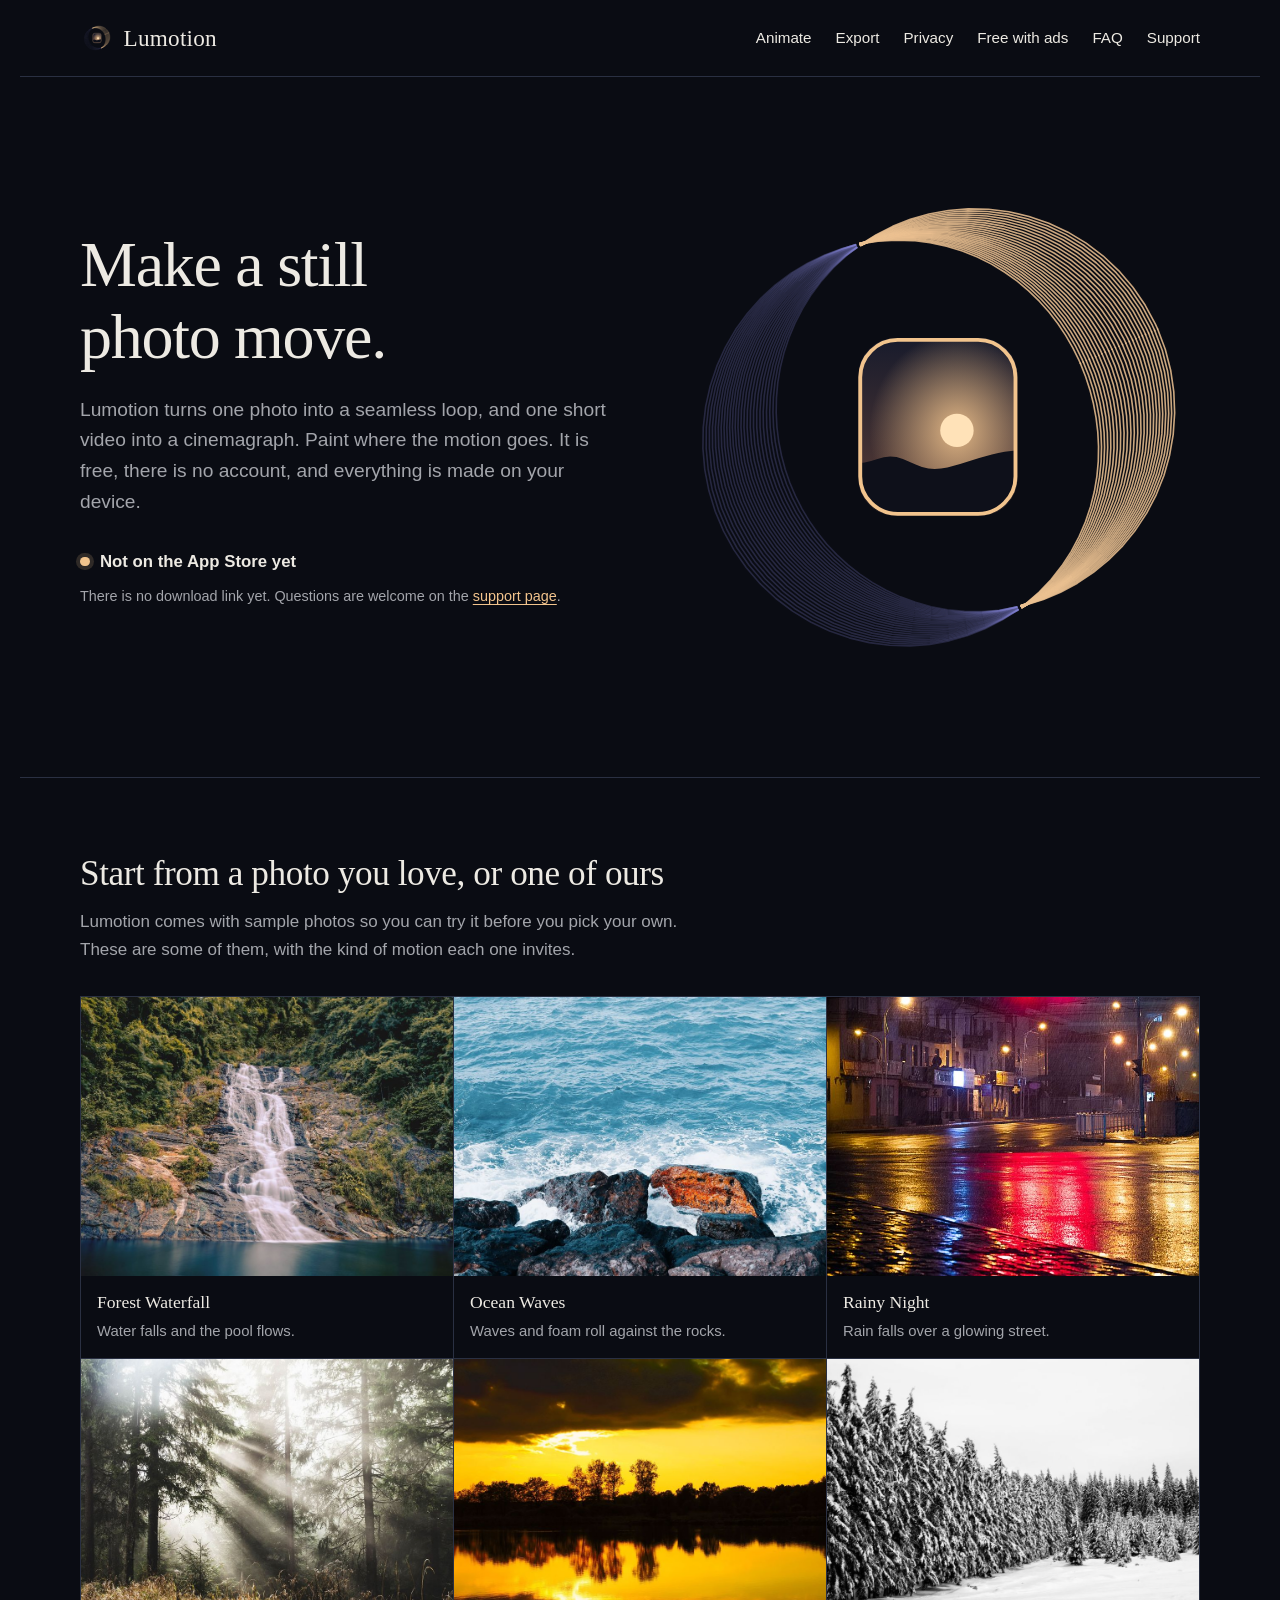
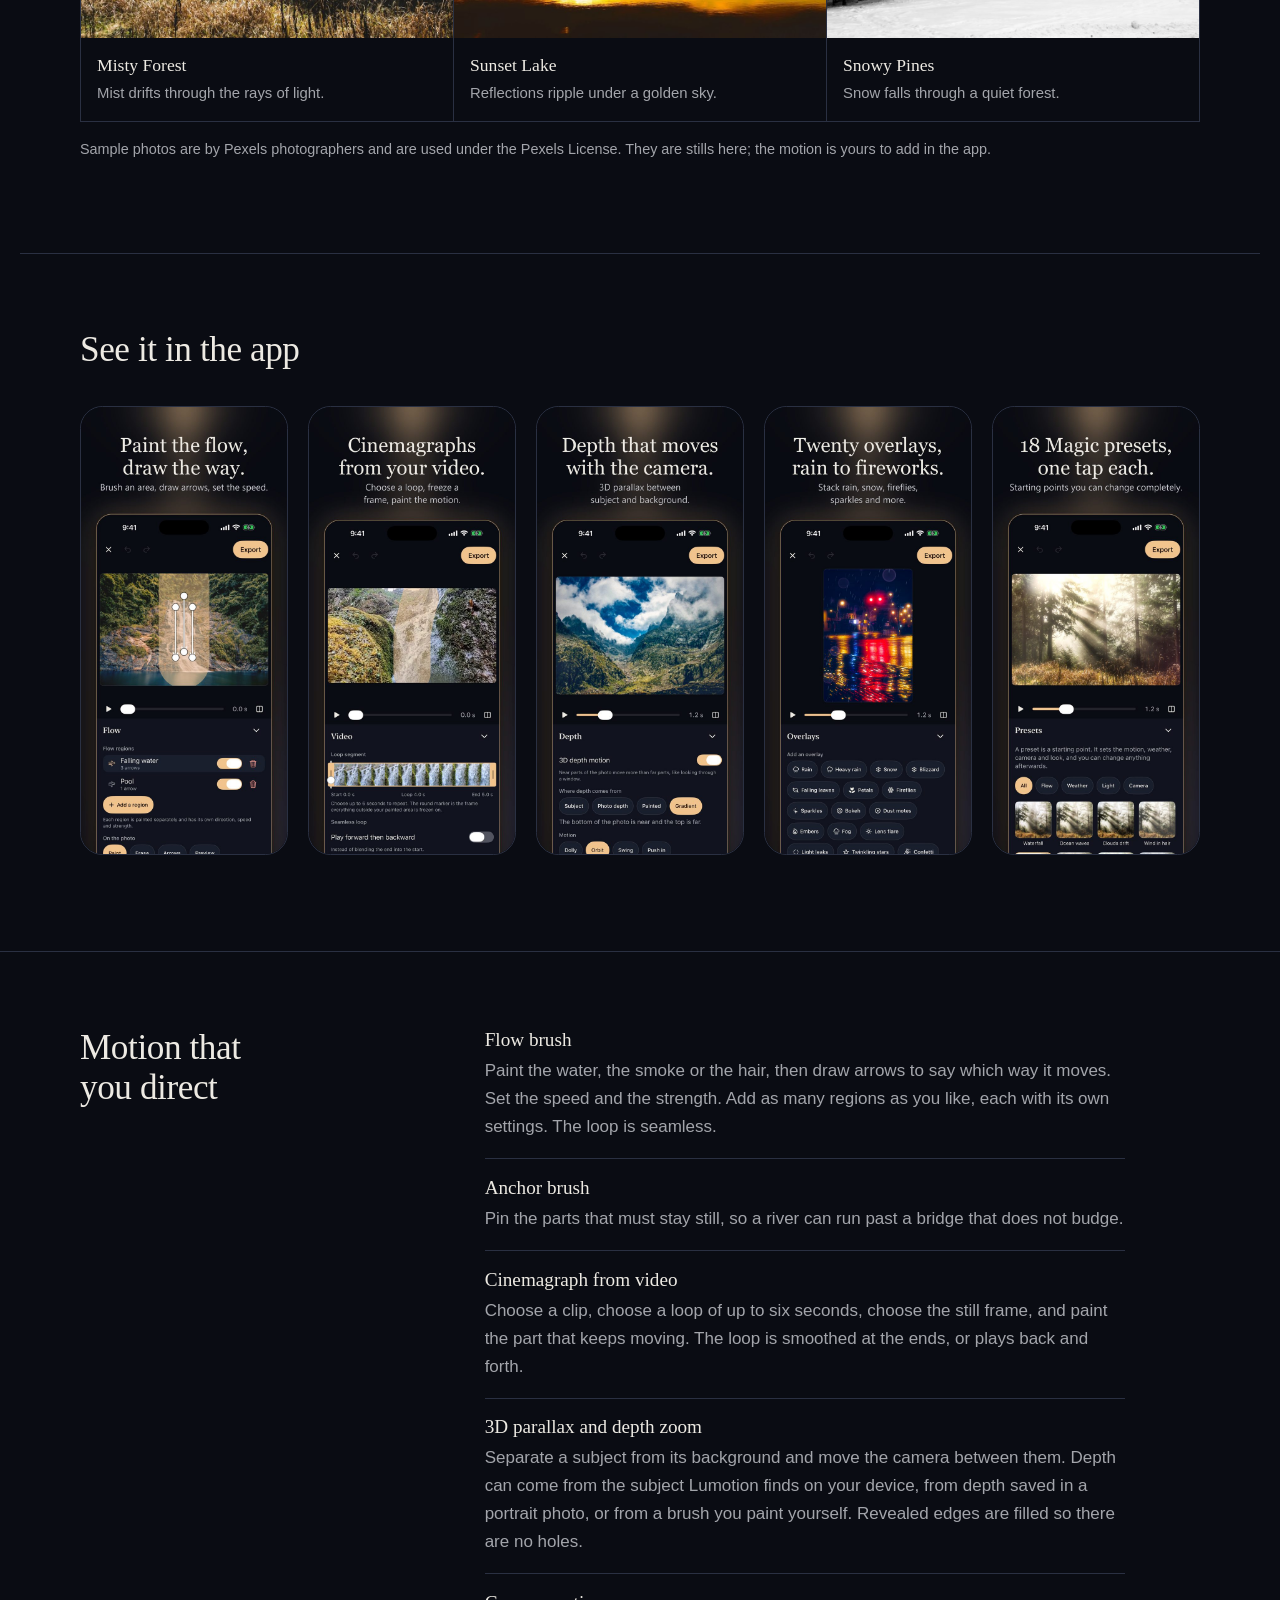
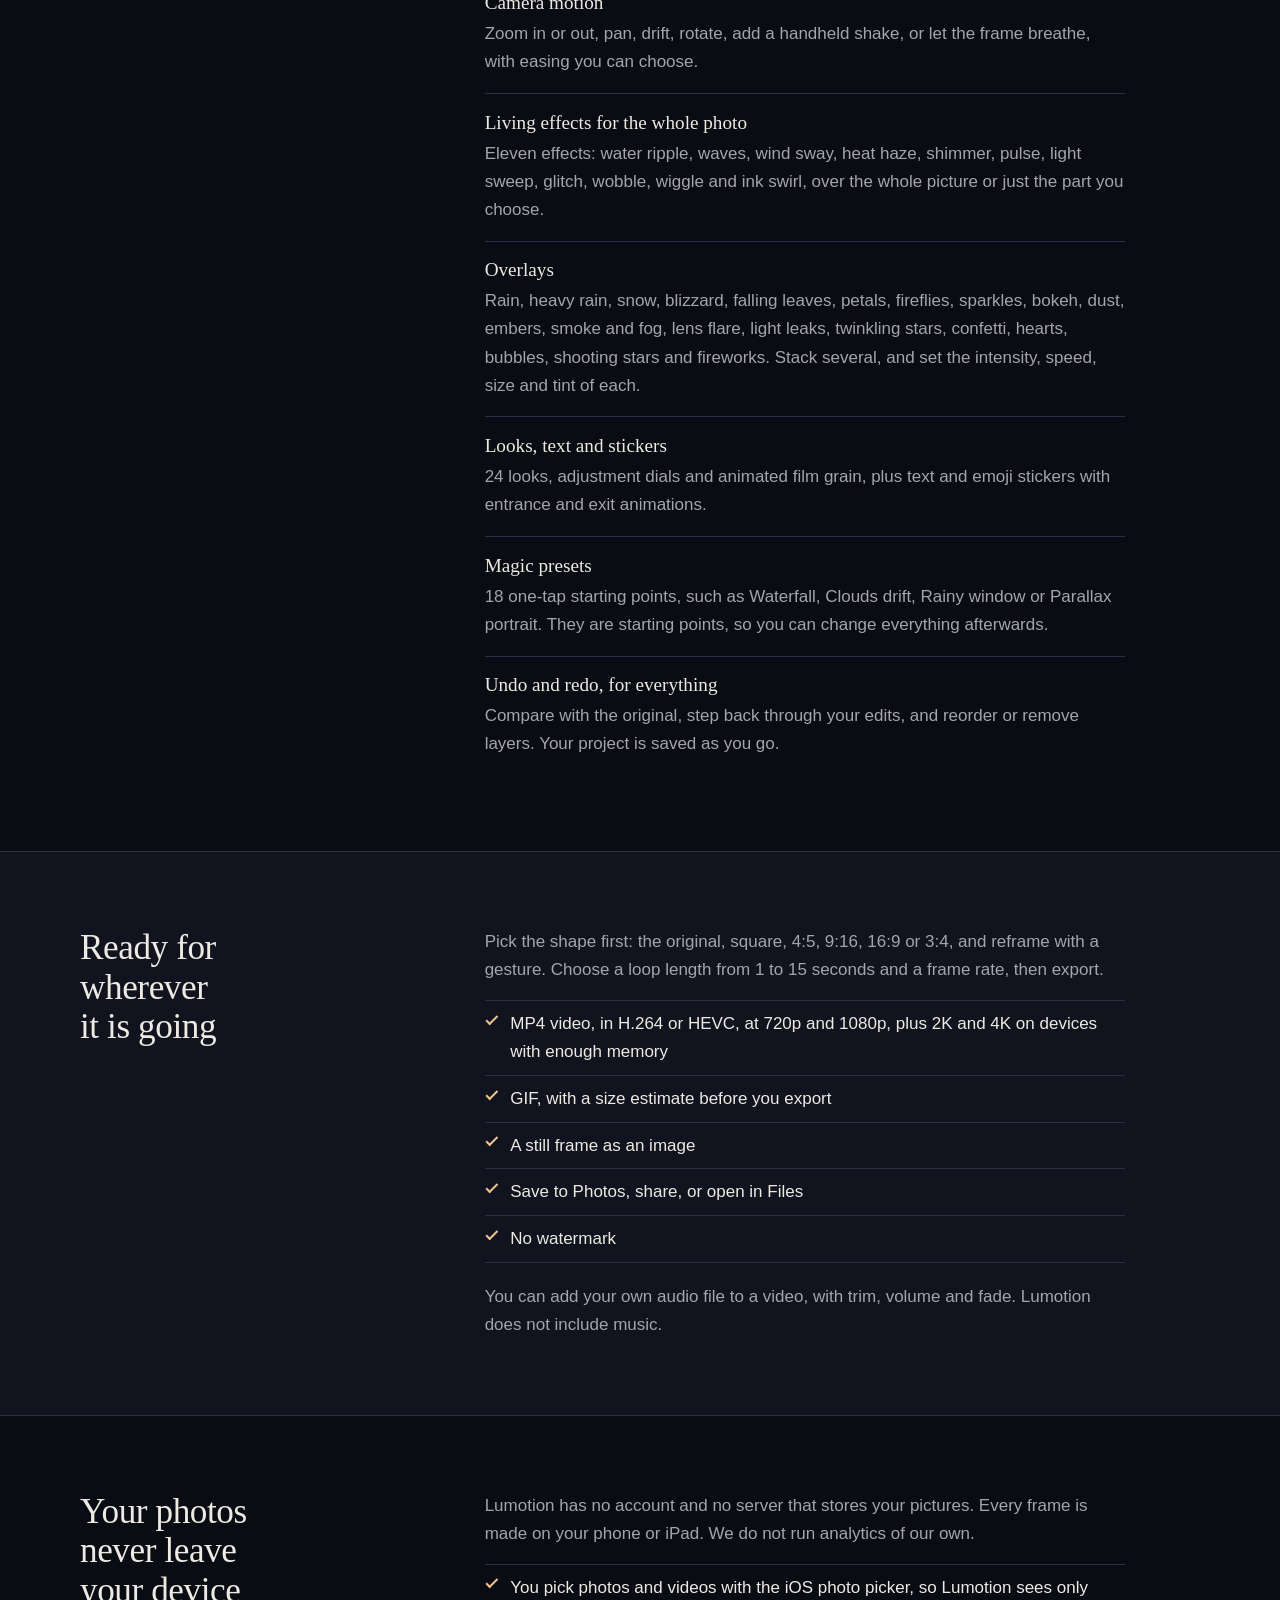
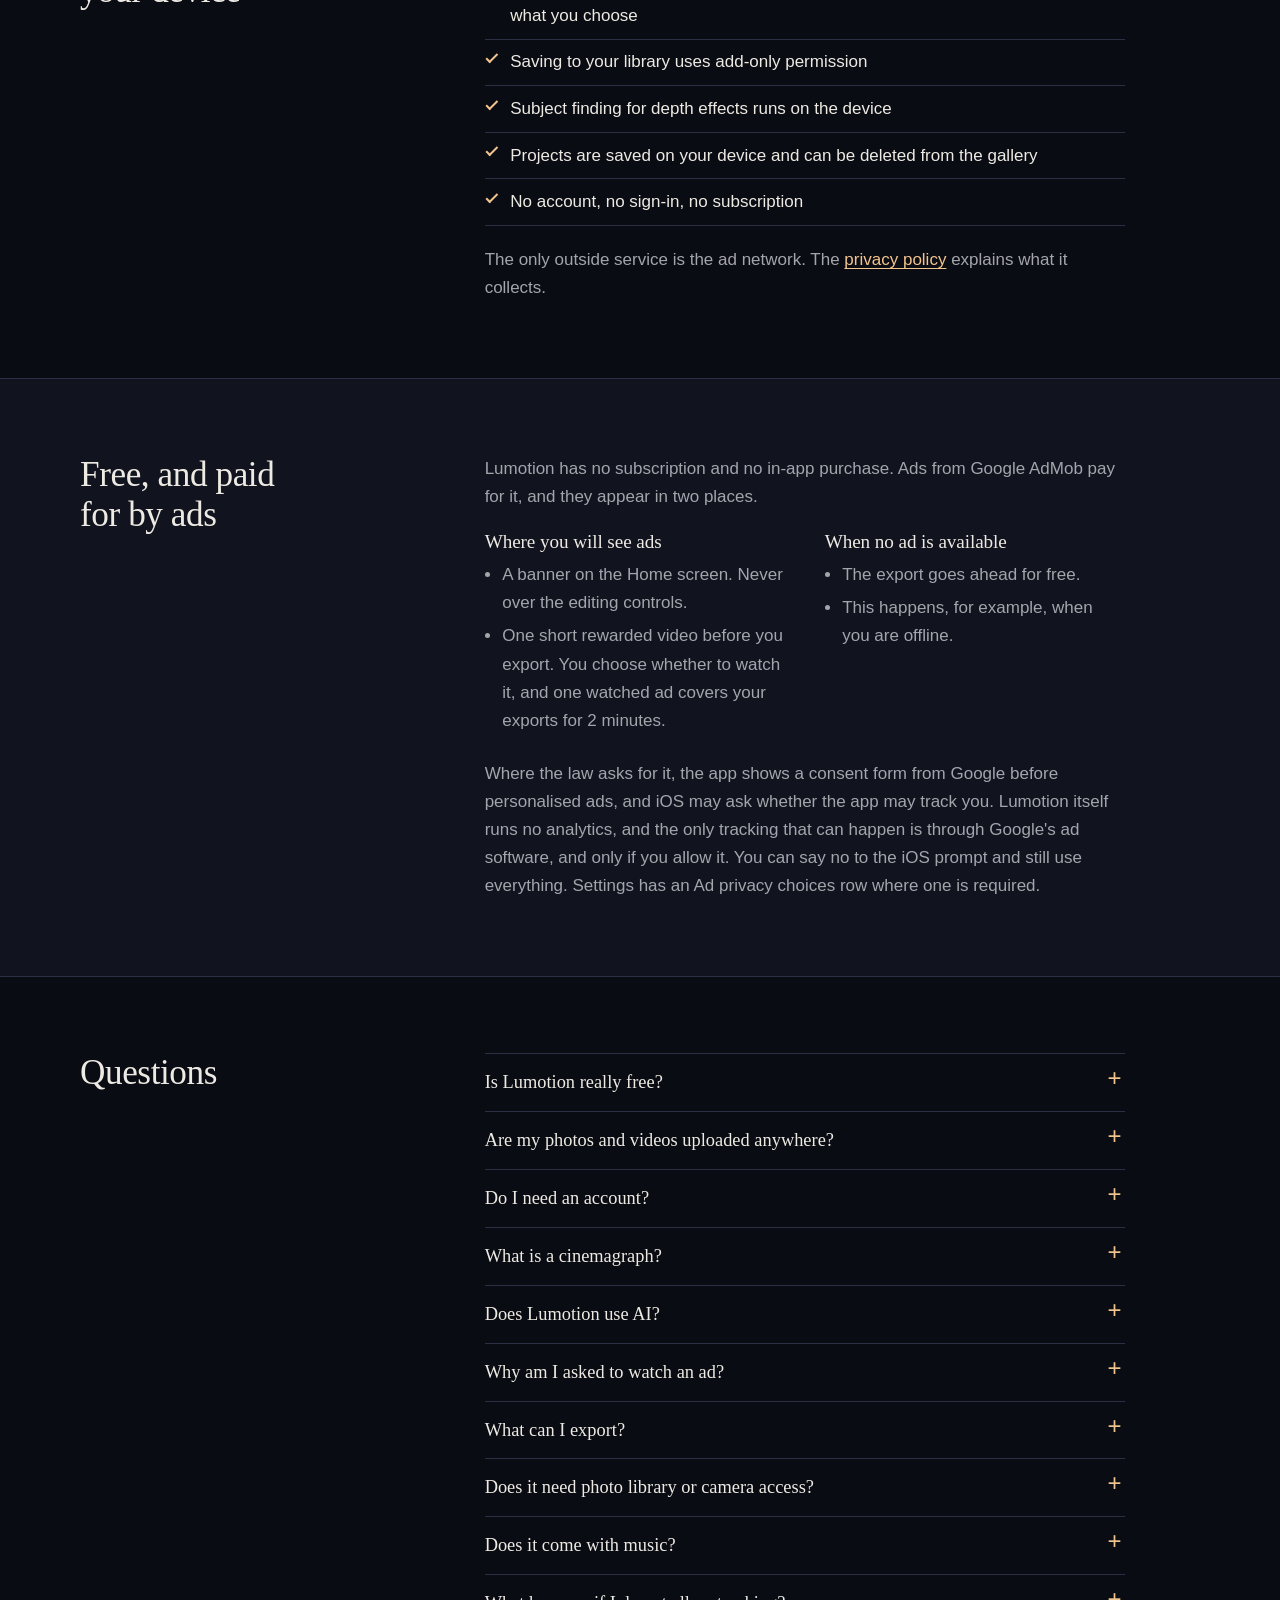
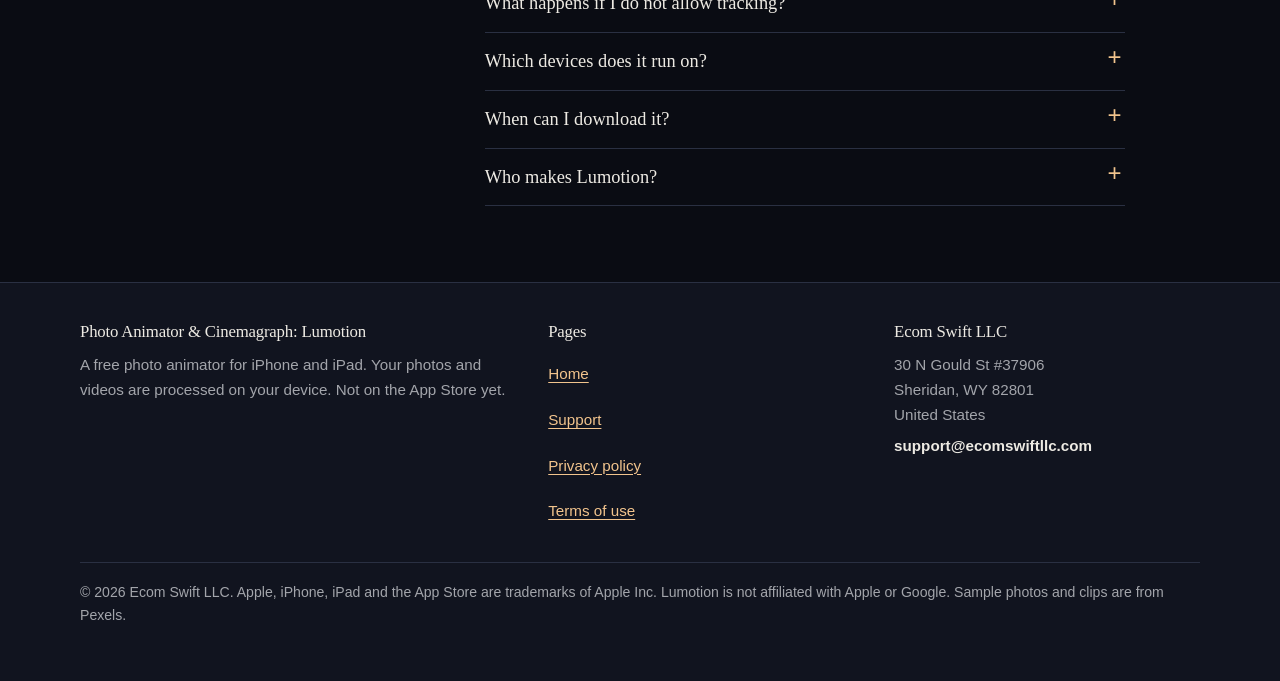
==== commit cb0e2f26: "Final App Store slides (iPhone 6.9, iPad 13) from CI captures, verified counts in copy, site app gal" ====
--- a/website/lumotion/index.html
+++ b/website/lumotion/index.html
@@ -221,7 +221,7 @@
         <li><figure><img src="assets/photos/waterfall.jpg" alt="A tall waterfall in green forest" width="1000" loading="lazy" decoding="async"><figcaption><strong>Forest Waterfall</strong><span>Water falls and the pool flows.</span></figcaption></figure></li>
         <li><figure><img src="assets/photos/ocean-waves.jpg" alt="Waves breaking on dark rocks" width="1000" loading="lazy" decoding="async"><figcaption><strong>Ocean Waves</strong><span>Waves and foam roll against the rocks.</span></figcaption></figure></li>
         <li><figure><img src="assets/photos/city-rain-night.jpg" alt="A wet city street at night with red and gold lights" width="1000" loading="lazy" decoding="async"><figcaption><strong>Rainy Night</strong><span>Rain falls over a glowing street.</span></figcaption></figure></li>
-        <li><figure><img src="assets/photos/portrait-hair.jpg" alt="A woman with long brown hair against a bright sky" width="1000" loading="lazy" decoding="async"><figcaption><strong>Windswept Portrait</strong><span>Hair drifts while depth moves the scene.</span></figcaption></figure></li>
+        <li><figure><img src="assets/photos/forest-mist.jpg" alt="Sun rays through a foggy pine forest" width="1000" loading="lazy" decoding="async"><figcaption><strong>Misty Forest</strong><span>Mist drifts through the rays of light.</span></figcaption></figure></li>
         <li><figure><img src="assets/photos/sunset-lake.jpg" alt="Trees reflected in a lake at sunset" width="1000" loading="lazy" decoding="async"><figcaption><strong>Sunset Lake</strong><span>Reflections ripple under a golden sky.</span></figcaption></figure></li>
         <li><figure><img src="assets/photos/snowy-trees.jpg" alt="Snow-covered pine trees in a field" width="1000" loading="lazy" decoding="async"><figcaption><strong>Snowy Pines</strong><span>Snow falls through a quiet forest.</span></figcaption></figure></li>
       </ul>
@@ -229,6 +229,19 @@
     </div>
   </section>
 
+  <section class="reel-section" aria-labelledby="h-shots">
+    <div class="wrap">
+      <div class="reel-head"><h2 id="h-shots">See it in the app</h2></div>
+      <ul class="shots">
+        <li><img src="assets/shots/slide-01.jpg" alt="Lumotion on iPhone: the Flow tool with a painted waterfall region and direction arrows" width="660" loading="lazy" decoding="async"></li>
+        <li><img src="assets/shots/slide-02.jpg" alt="Lumotion on iPhone: the Video tool with a loop segment for a cinemagraph" width="660" loading="lazy" decoding="async"></li>
+        <li><img src="assets/shots/slide-03.jpg" alt="Lumotion on iPhone: the Depth tool with 3D depth motion on a mountain photo" width="660" loading="lazy" decoding="async"></li>
+        <li><img src="assets/shots/slide-04.jpg" alt="Lumotion on iPhone: the Overlays tool with rain on a night street" width="660" loading="lazy" decoding="async"></li>
+        <li><img src="assets/shots/slide-05.jpg" alt="Lumotion on iPhone: the Presets tool showing a grid of starting points" width="660" loading="lazy" decoding="async"></li>
+        <li><img src="assets/shots/slide-06.jpg" alt="Lumotion on iPhone: the Effects tool over a sunset lake photo" width="660" loading="lazy" decoding="async"></li>
+      </ul>
+    </div>
+  </section>
 
   <section class="section" id="animate" aria-labelledby="h-animate">
     <div class="wrap">
@@ -240,10 +253,10 @@
           <div><dt>Cinemagraph from video</dt><dd>Choose a clip, choose a loop of up to six seconds, choose the still frame, and paint the part that keeps moving. The loop is smoothed at the ends, or plays back and forth.</dd></div>
           <div><dt>3D parallax and depth zoom</dt><dd>Separate a subject from its background and move the camera between them. Depth can come from the subject Lumotion finds on your device, from depth saved in a portrait photo, or from a brush you paint yourself. Revealed edges are filled so there are no holes.</dd></div>
           <div><dt>Camera motion</dt><dd>Zoom in or out, pan, drift, rotate, add a handheld shake, or let the frame breathe, with easing you can choose.</dd></div>
-          <div><dt>Living effects for the whole photo</dt><dd>Water ripple, waves, wind sway, heat haze, shimmer, pulse, light sweep, glitch and more, over the whole picture or just the part you choose.</dd></div>
+          <div><dt>Living effects for the whole photo</dt><dd>Eleven effects: water ripple, waves, wind sway, heat haze, shimmer, pulse, light sweep, glitch, wobble, wiggle and ink swirl, over the whole picture or just the part you choose.</dd></div>
           <div><dt>Overlays</dt><dd>Rain, heavy rain, snow, blizzard, falling leaves, petals, fireflies, sparkles, bokeh, dust, embers, smoke and fog, lens flare, light leaks, twinkling stars, confetti, hearts, bubbles, shooting stars and fireworks. Stack several, and set the intensity, speed, size and tint of each.</dd></div>
-          <div><dt>Looks, text and stickers</dt><dd>Filters, adjustment dials and animated film grain, plus text and emoji stickers with entrance and exit animations.</dd></div>
-          <div><dt>Magic presets</dt><dd>One tap sets up a starting point such as Waterfall, Clouds drift, Rainy window or Parallax portrait. They are starting points, so you can change everything afterwards.</dd></div>
+          <div><dt>Looks, text and stickers</dt><dd>24 looks, adjustment dials and animated film grain, plus text and emoji stickers with entrance and exit animations.</dd></div>
+          <div><dt>Magic presets</dt><dd>18 one-tap starting points, such as Waterfall, Clouds drift, Rainy window or Parallax portrait. They are starting points, so you can change everything afterwards.</dd></div>
           <div><dt>Undo and redo, for everything</dt><dd>Compare with the original, step back through your edits, and reorder or remove layers. Your project is saved as you go.</dd></div>
         </dl>
       </div>
@@ -256,7 +269,7 @@
       <div class="section-body">
         <p>Pick the shape first: the original, square, 4:5, 9:16, 16:9 or 3:4, and reframe with a gesture. Choose a loop length from 1 to 15 seconds and a frame rate, then export.</p>
         <ul class="checks">
-          <li>MP4 video, in H.264 or HEVC</li>
+          <li>MP4 video, in H.264 or HEVC, at 720p and 1080p, plus 2K and 4K on devices with enough memory</li>
           <li>GIF, with a size estimate before you export</li>
           <li>A still frame as an image</li>
           <li>Save to Photos, share, or open in Files</li>
--- a/website/lumotion/assets/site.css
+++ b/website/lumotion/assets/site.css
@@ -91,7 +91,7 @@
 .reel-note { margin-top: 1rem; }
 
 /* app screenshots, shown only when real captures exist */
-.shots { display: grid; grid-auto-flow: column; grid-auto-columns: minmax(13rem, 16rem); gap: 1.25rem; overflow-x: auto; padding: .25rem .25rem 1.25rem; margin: 0; list-style: none; scroll-snap-type: x proximity; }
+.shots { display: grid; grid-auto-flow: column; grid-auto-columns: minmax(13rem, 16rem); gap: 1.25rem; overflow-x: auto; padding: .25rem .25rem 1.25rem; margin: 0; list-style: none; scroll-snap-type: x proximity; scrollbar-color: var(--hairline) transparent; scrollbar-width: thin; }
 .shots li { scroll-snap-align: start; }
 .shots img { width: 100%; height: auto; border-radius: 1.4rem; border: 1px solid var(--hairline); }
 
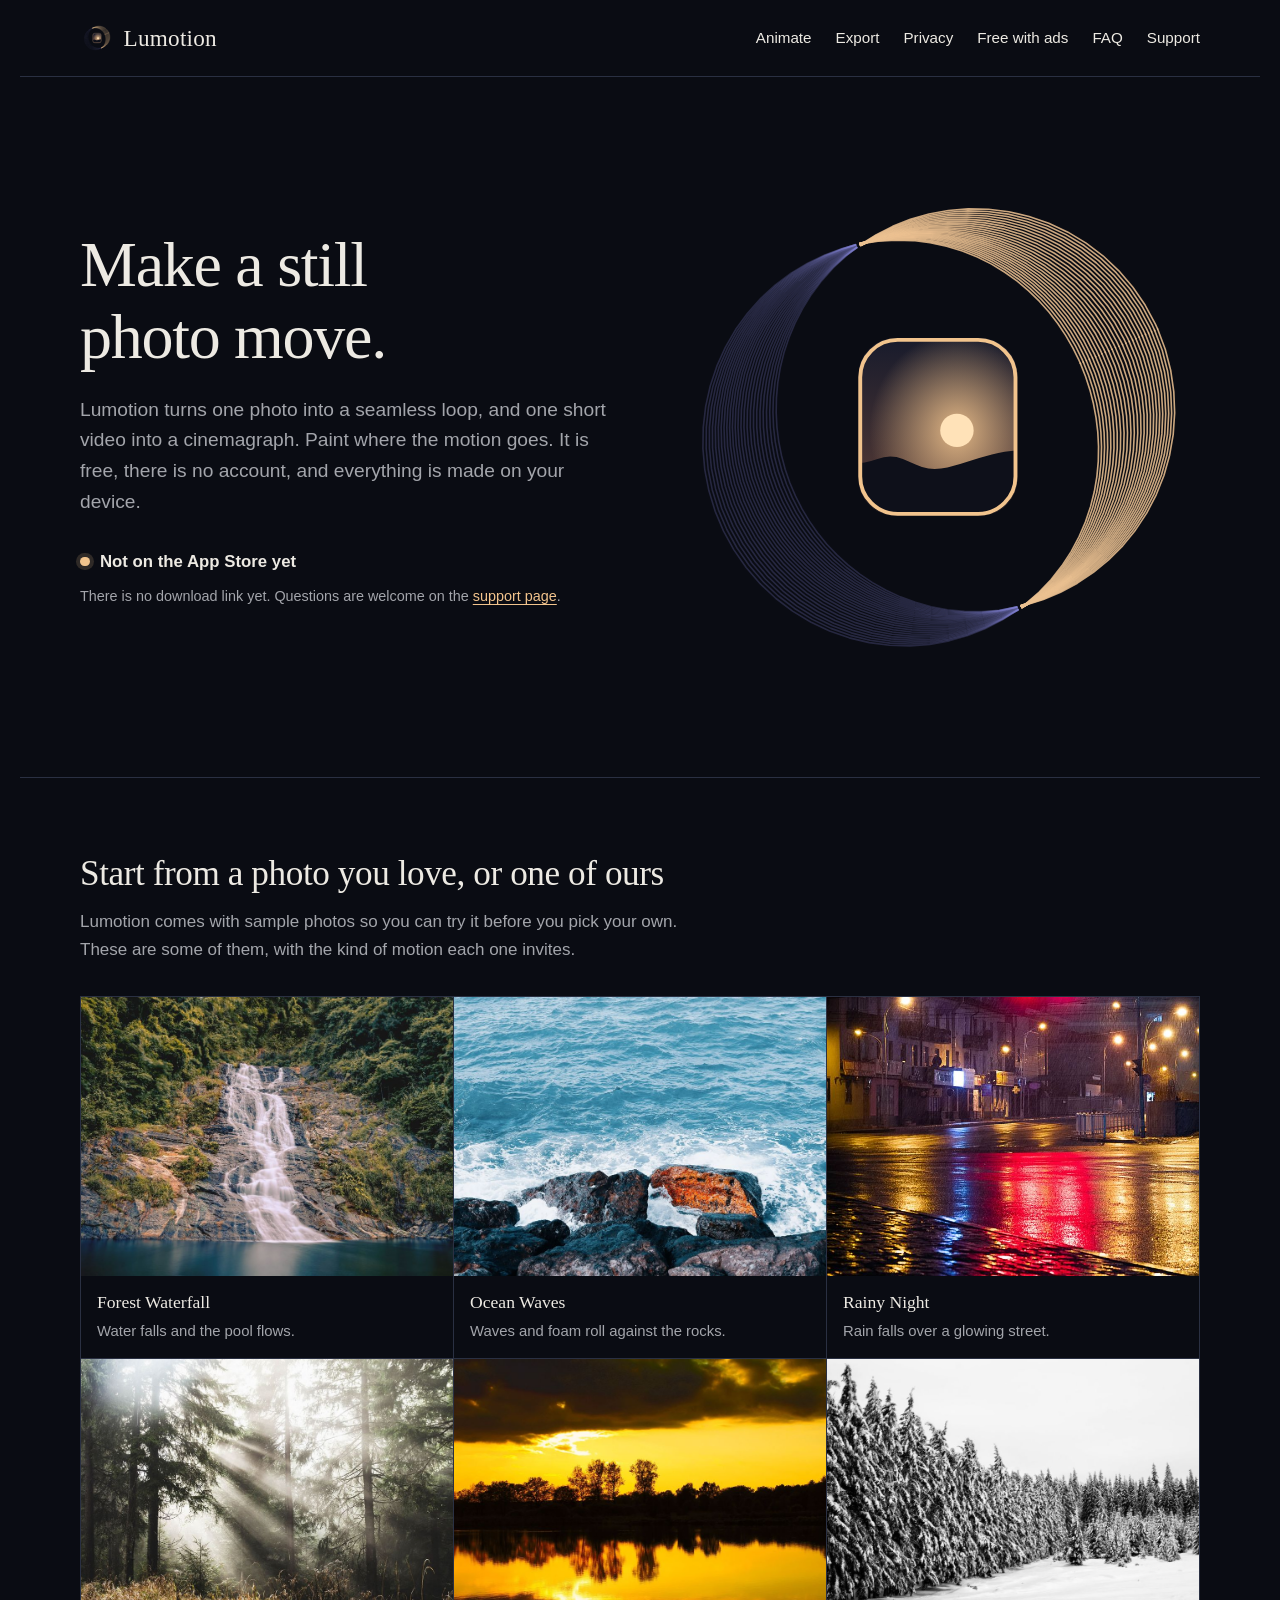
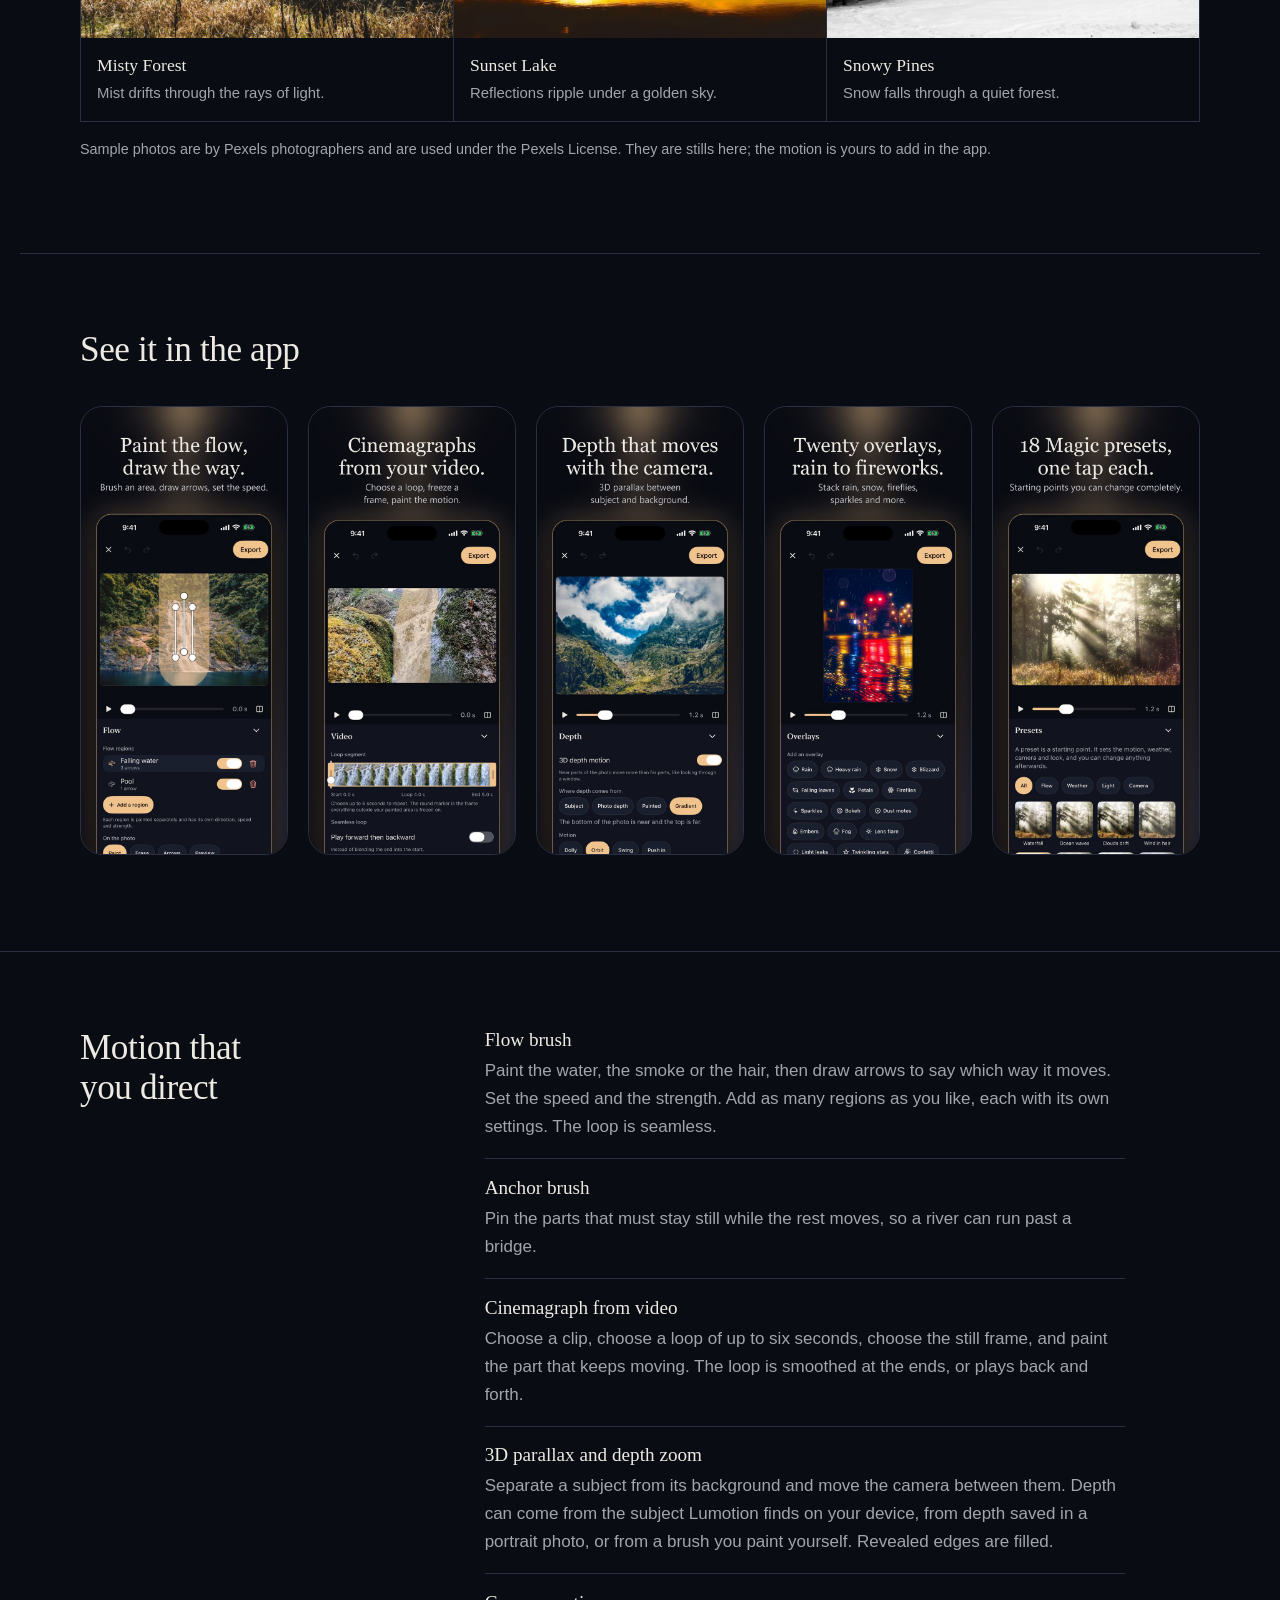
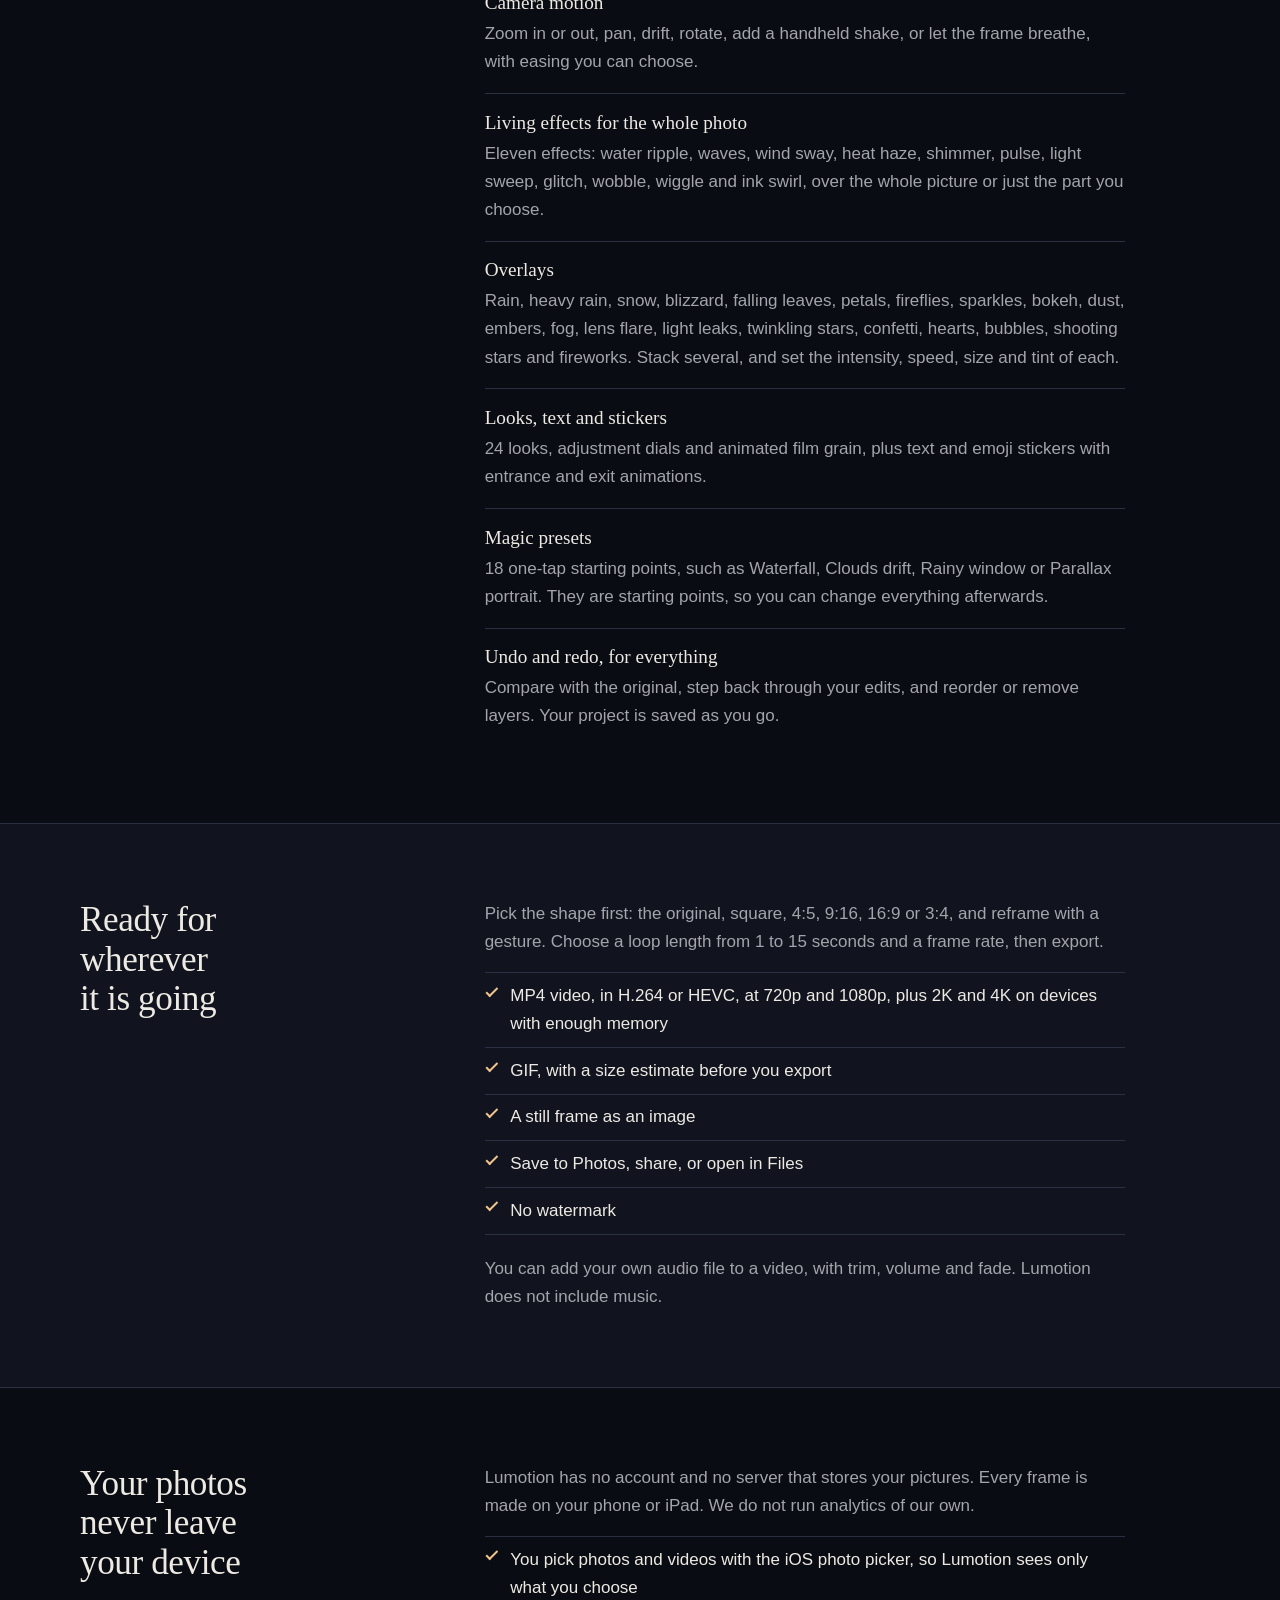
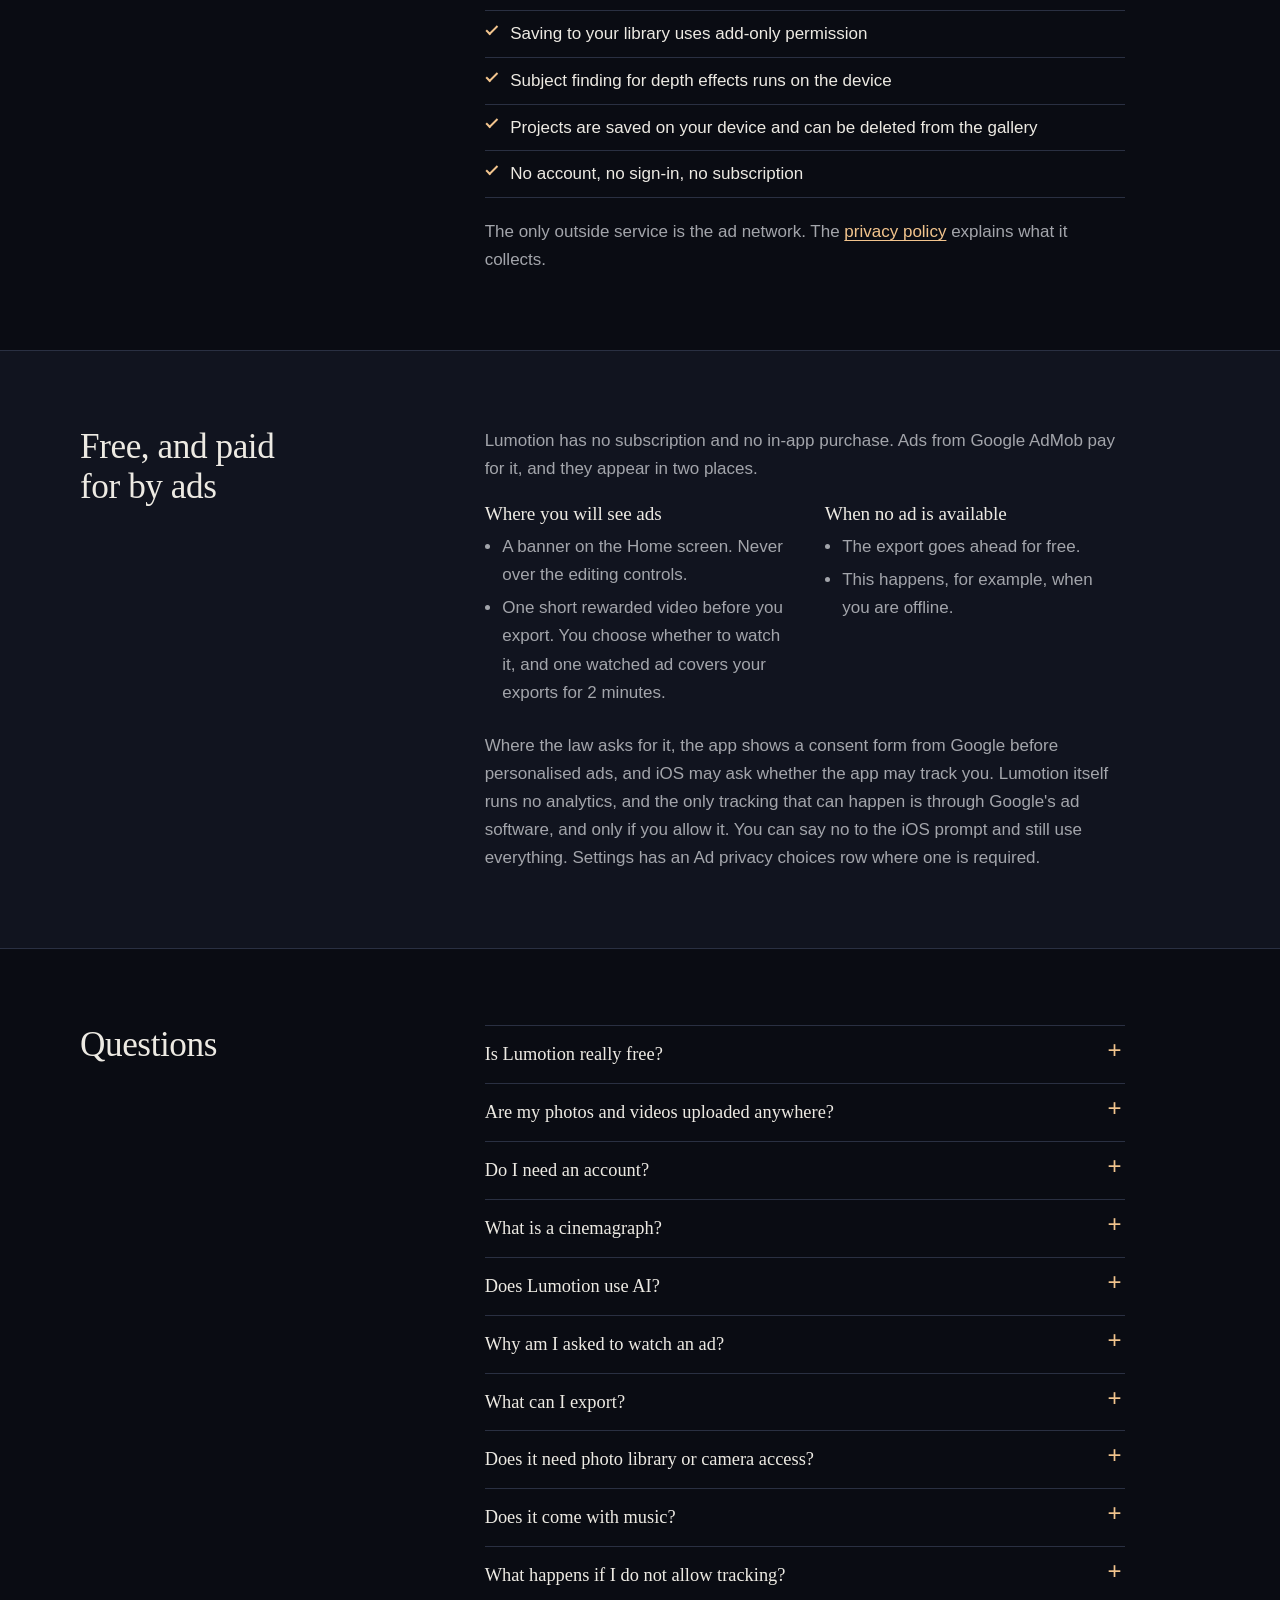
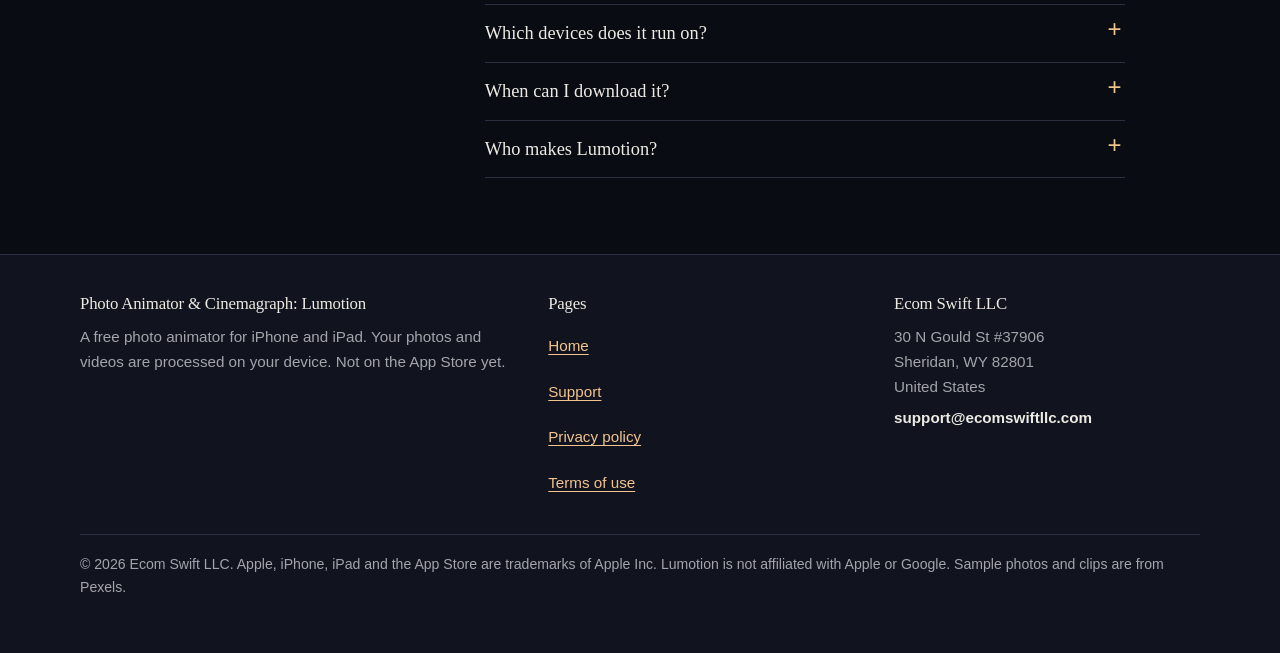
==== commit ea15bbc3: "Copy audit fixes: fog (not smoke) overlay, anchor and edge-fill wording, consent form timing in priv" ====
--- a/website/lumotion/index.html
+++ b/website/lumotion/index.html
@@ -249,12 +249,12 @@
       <div class="section-body">
         <dl class="defs">
           <div><dt>Flow brush</dt><dd>Paint the water, the smoke or the hair, then draw arrows to say which way it moves. Set the speed and the strength. Add as many regions as you like, each with its own settings. The loop is seamless.</dd></div>
-          <div><dt>Anchor brush</dt><dd>Pin the parts that must stay still, so a river can run past a bridge that does not budge.</dd></div>
+          <div><dt>Anchor brush</dt><dd>Pin the parts that must stay still while the rest moves, so a river can run past a bridge.</dd></div>
           <div><dt>Cinemagraph from video</dt><dd>Choose a clip, choose a loop of up to six seconds, choose the still frame, and paint the part that keeps moving. The loop is smoothed at the ends, or plays back and forth.</dd></div>
-          <div><dt>3D parallax and depth zoom</dt><dd>Separate a subject from its background and move the camera between them. Depth can come from the subject Lumotion finds on your device, from depth saved in a portrait photo, or from a brush you paint yourself. Revealed edges are filled so there are no holes.</dd></div>
+          <div><dt>3D parallax and depth zoom</dt><dd>Separate a subject from its background and move the camera between them. Depth can come from the subject Lumotion finds on your device, from depth saved in a portrait photo, or from a brush you paint yourself. Revealed edges are filled.</dd></div>
           <div><dt>Camera motion</dt><dd>Zoom in or out, pan, drift, rotate, add a handheld shake, or let the frame breathe, with easing you can choose.</dd></div>
           <div><dt>Living effects for the whole photo</dt><dd>Eleven effects: water ripple, waves, wind sway, heat haze, shimmer, pulse, light sweep, glitch, wobble, wiggle and ink swirl, over the whole picture or just the part you choose.</dd></div>
-          <div><dt>Overlays</dt><dd>Rain, heavy rain, snow, blizzard, falling leaves, petals, fireflies, sparkles, bokeh, dust, embers, smoke and fog, lens flare, light leaks, twinkling stars, confetti, hearts, bubbles, shooting stars and fireworks. Stack several, and set the intensity, speed, size and tint of each.</dd></div>
+          <div><dt>Overlays</dt><dd>Rain, heavy rain, snow, blizzard, falling leaves, petals, fireflies, sparkles, bokeh, dust, embers, fog, lens flare, light leaks, twinkling stars, confetti, hearts, bubbles, shooting stars and fireworks. Stack several, and set the intensity, speed, size and tint of each.</dd></div>
           <div><dt>Looks, text and stickers</dt><dd>24 looks, adjustment dials and animated film grain, plus text and emoji stickers with entrance and exit animations.</dd></div>
           <div><dt>Magic presets</dt><dd>18 one-tap starting points, such as Waterfall, Clouds drift, Rainy window or Parallax portrait. They are starting points, so you can change everything afterwards.</dd></div>
           <div><dt>Undo and redo, for everything</dt><dd>Compare with the original, step back through your edits, and reorder or remove layers. Your project is saved as you go.</dd></div>
